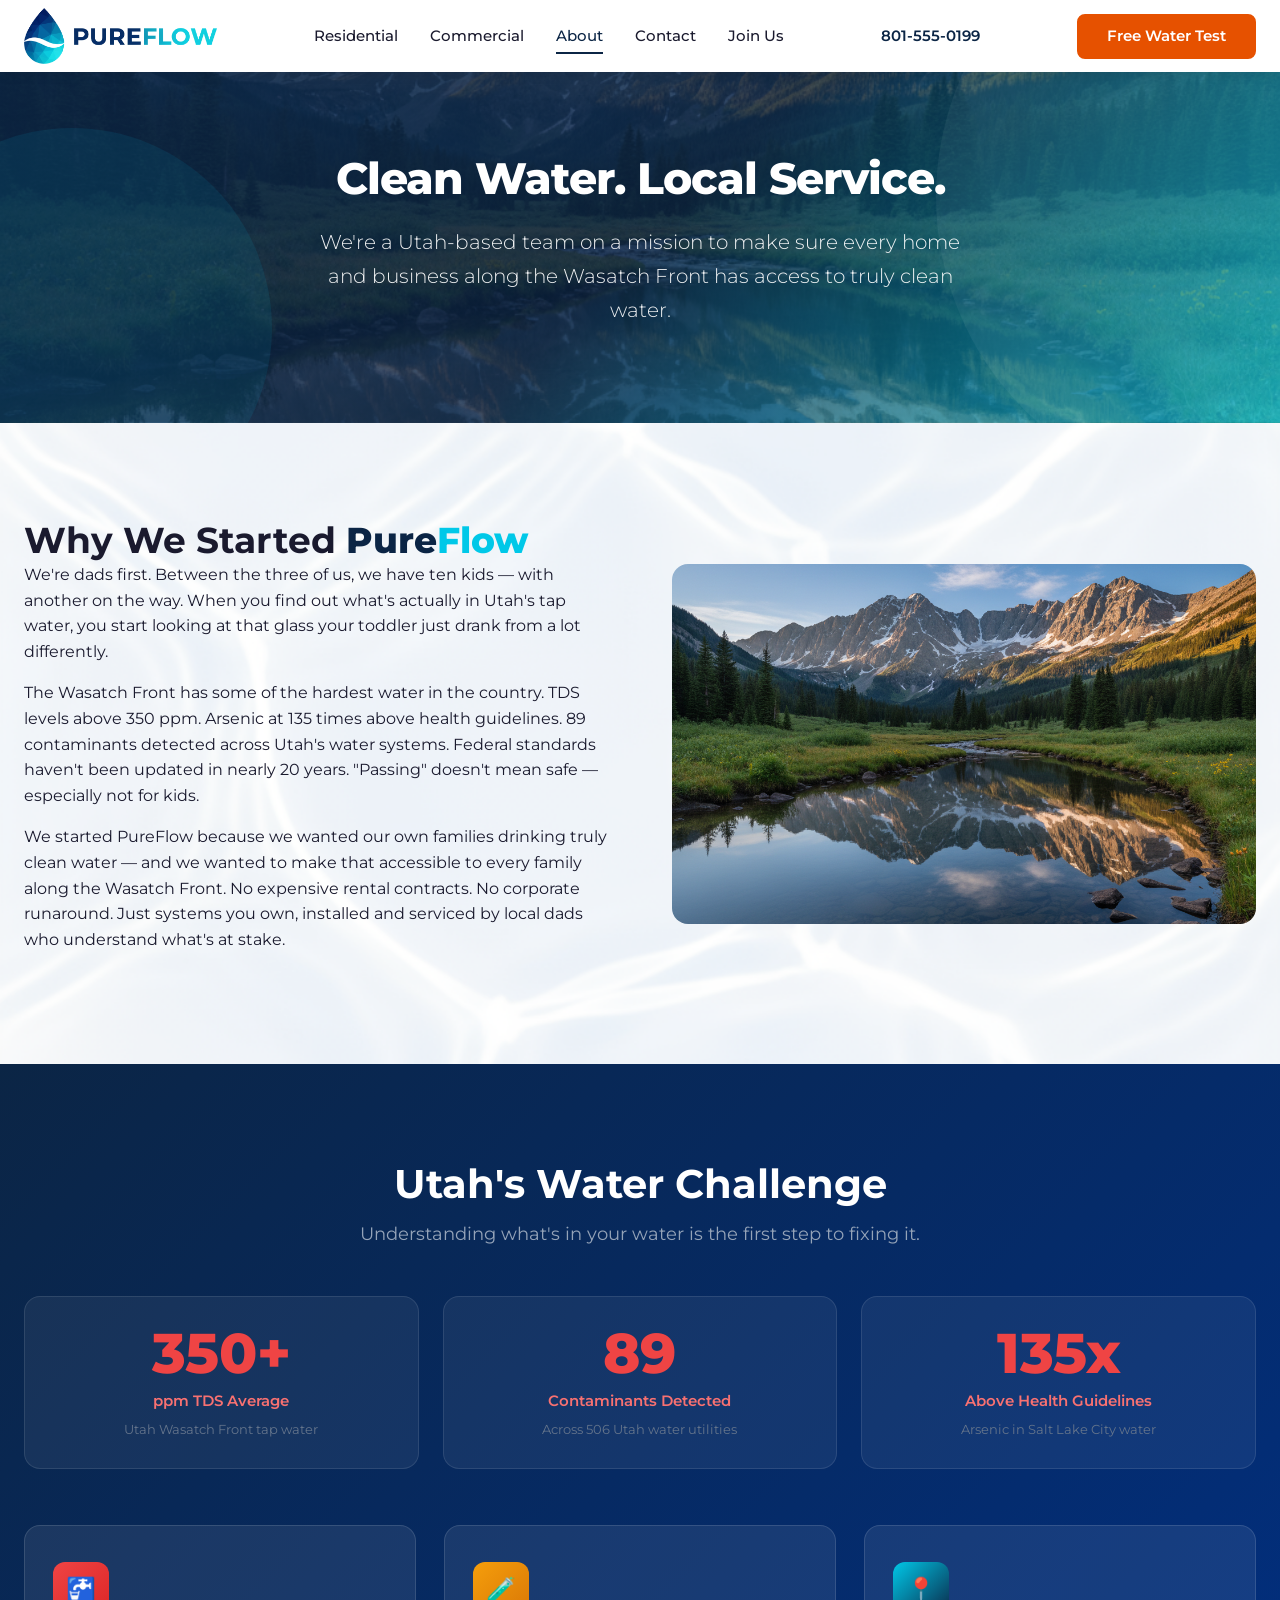
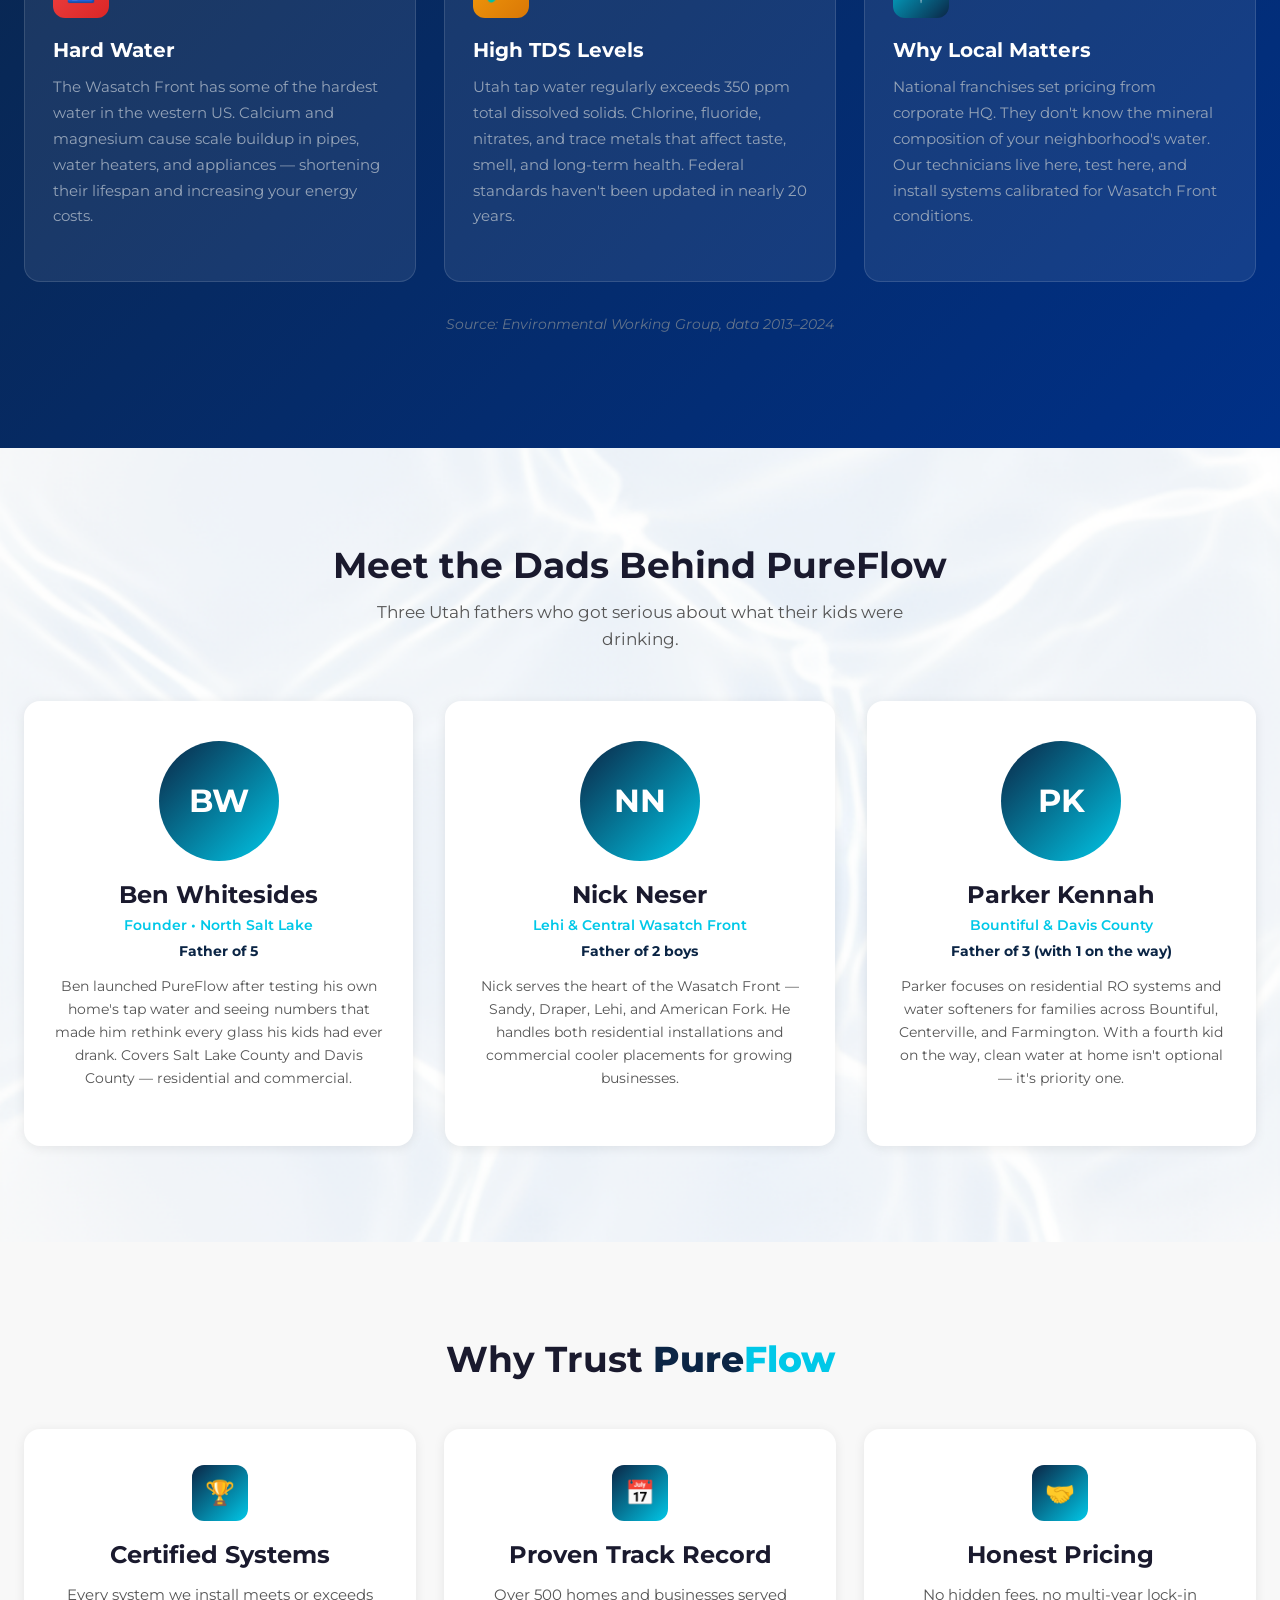
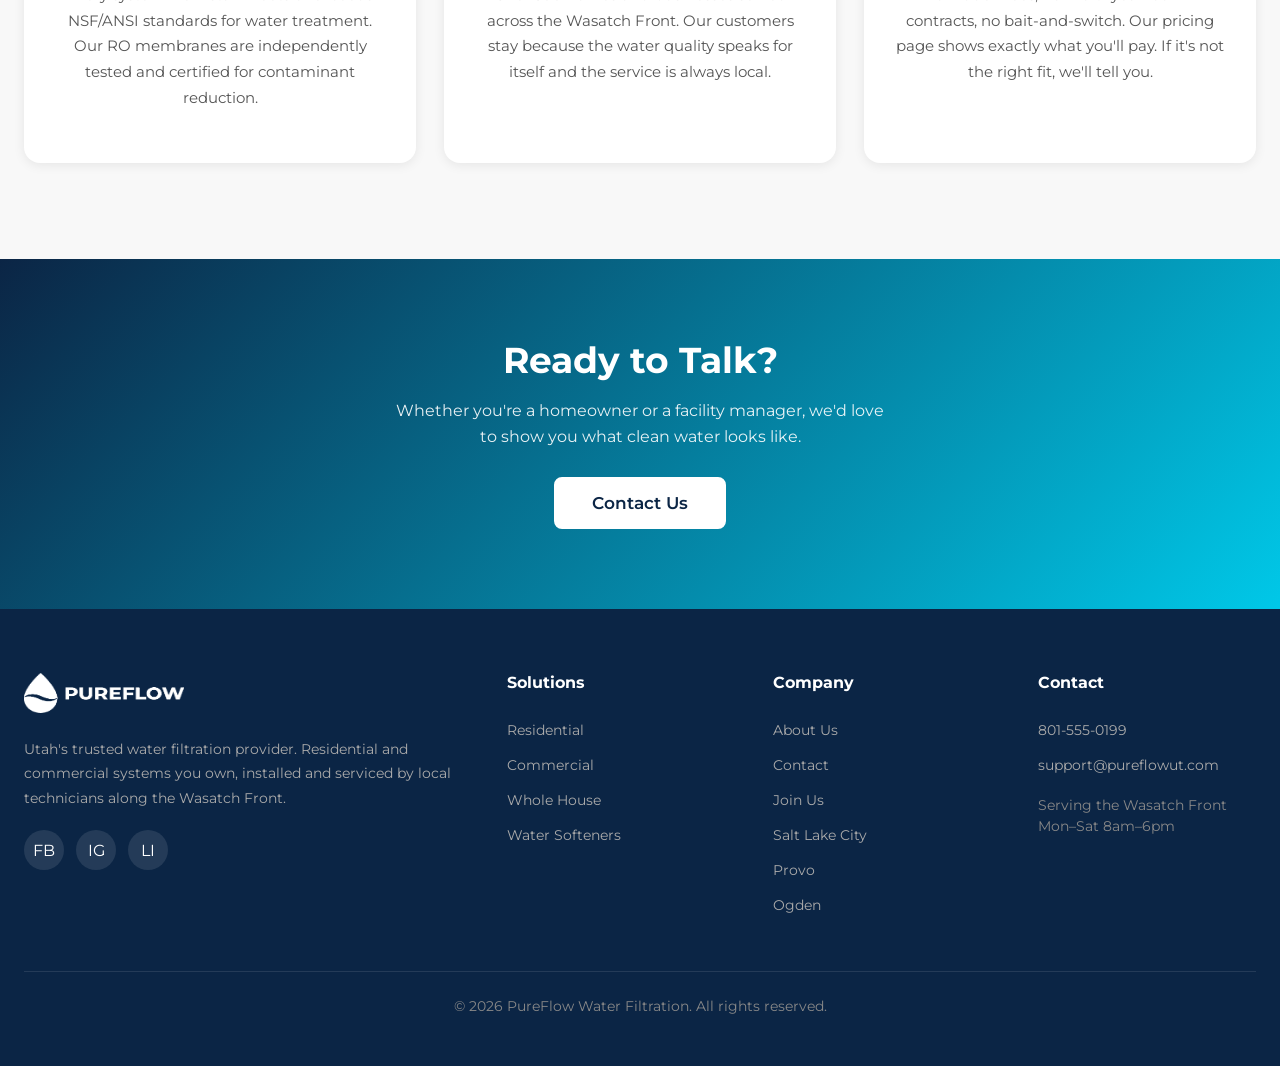
==== about.html @ 70fb1e25 "PureFlow website — initial build Full static site for PureFlow Utah water filtration business. Resid" ====
<!DOCTYPE html>
<html lang="en">
<head>
  <meta charset="UTF-8">
  <meta name="viewport" content="width=device-width, initial-scale=1.0">
  <title>About PureFlow | Utah's Local Water Filtration Team</title>
  <meta name="description" content="PureFlow is a Utah-based water filtration company serving the Wasatch Front. Local technicians, honest pricing, and systems you own. Meet our team.">
  <meta property="og:title" content="About PureFlow | Utah's Local Water Filtration Team">
  <meta property="og:description" content="Meet the PureFlow team. Local Utah water filtration experts serving Salt Lake, Utah, and Weber counties.">
  <meta property="og:type" content="website">
  <meta property="og:url" content="https://pureflowut.com/about.html">
  <link rel="canonical" href="https://pureflowut.com/about.html">
  <link rel="preconnect" href="https://fonts.googleapis.com">
  <link rel="preconnect" href="https://fonts.gstatic.com" crossorigin>
  <link href="https://fonts.googleapis.com/css2?family=Montserrat:wght@300;400;500;600;700;800&display=swap" rel="stylesheet">
  <link rel="stylesheet" href="css/style.css">
</head>
<body class="page-about">

  <!-- HEADER -->
  <header class="site-header">
    <div class="header-inner">
      <a href="index.html" class="logo"><img src="images/logo-header.png" alt="PureFlow"></a>
      <nav class="nav-links">
        <a href="residential.html">Residential</a>
        <a href="commercial.html">Commercial</a>
        <a href="about.html" class="active">About</a>
        <a href="contact.html">Contact</a>
        <a href="join.html">Join Us</a>
      </nav>
      <a href="tel:+18015550199" class="header-phone">801-555-0199</a>
      <a href="contact.html" class="btn btn-cta">Free Water Test</a>
      <button class="hamburger" aria-label="Open menu">
        <span></span>
        <span></span>
        <span></span>
      </button>
    </div>
  </header>

  <div class="mobile-overlay"></div>
  <nav class="mobile-drawer">
    <a href="index.html">Home</a>
    <a href="residential.html">Residential</a>
    <a href="commercial.html">Commercial</a>
    <a href="about.html">About</a>
    <a href="contact.html">Contact</a>
        <a href="join.html">Join Us</a>
    <a href="tel:+18015550199" class="drawer-phone">801-555-0199</a>
    <a href="contact.html" class="btn btn-cta drawer-cta">Free Water Test</a>
  </nav>

  <main>

    <!-- HERO -->
    <section class="hero hero-sm">
      <div class="container">
        <h1>Clean Water. Local Service.</h1>
        <p class="subtitle">We're a Utah-based team on a mission to make sure every home and business along the Wasatch Front has access to truly clean water.</p>
      </div>
    </section>

    <!-- MISSION -->
    <section>
      <div class="container">
        <div class="grid-2 fade-in" style="align-items:center; gap:64px;">
          <div>
            <h2>Why We Started <span class="brand-text">Pure<span>Flow</span></span></h2>
            <p>We're dads first. Between the three of us, we have ten kids &mdash; with another on the way. When you find out what's actually in Utah's tap water, you start looking at that glass your toddler just drank from a lot differently.</p>
            <p>The Wasatch Front has some of the hardest water in the country. TDS levels above 350 ppm. Arsenic at 135 times above health guidelines. 89 contaminants detected across Utah's water systems. Federal standards haven't been updated in nearly 20 years. "Passing" doesn't mean safe &mdash; especially not for kids.</p>
            <p>We started PureFlow because we wanted our own families drinking truly clean water &mdash; and we wanted to make that accessible to every family along the Wasatch Front. No expensive rental contracts. No corporate runaround. Just systems you own, installed and serviced by local dads who understand what's at stake.</p>
          </div>
          <div>
            <img src="images/hero-about.png" alt="Utah's Wasatch Front mountains" style="border-radius:16px; width:100%; height:360px; object-fit:cover;">
          </div>
        </div>
      </div>
    </section>

    <!-- UTAH WATER QUALITY -->
    <section style="background: linear-gradient(135deg, #0B2545 0%, #003087 100%); color: #fff;">
      <div class="container">
        <div class="section-header" style="margin-bottom: 3rem;">
          <h2 style="color: #fff; font-size: 2.5rem;">Utah's Water Challenge</h2>
          <p style="color: #94a3b8; font-size: 1.1rem;">Understanding what's in your water is the first step to fixing it.</p>
        </div>

        <!-- Stat highlights -->
        <div style="display: grid; grid-template-columns: repeat(3, 1fr); gap: 24px; margin-bottom: 3.5rem;" class="fade-in">
          <div style="text-align: center; padding: 28px 20px; background: rgba(255,255,255,0.06); border: 1px solid rgba(255,255,255,0.1); border-radius: 16px;">
            <div style="font-size: 3.5rem; font-weight: 800; color: #ef4444; line-height: 1;">350+</div>
            <div style="font-size: 0.95rem; color: #f87171; font-weight: 600; margin-top: 8px;">ppm TDS Average</div>
            <div style="font-size: 0.8rem; color: #64748b; margin-top: 6px;">Utah Wasatch Front tap water</div>
          </div>
          <div style="text-align: center; padding: 28px 20px; background: rgba(255,255,255,0.06); border: 1px solid rgba(255,255,255,0.1); border-radius: 16px;">
            <div style="font-size: 3.5rem; font-weight: 800; color: #ef4444; line-height: 1;">89</div>
            <div style="font-size: 0.95rem; color: #f87171; font-weight: 600; margin-top: 8px;">Contaminants Detected</div>
            <div style="font-size: 0.8rem; color: #64748b; margin-top: 6px;">Across 506 Utah water utilities</div>
          </div>
          <div style="text-align: center; padding: 28px 20px; background: rgba(255,255,255,0.06); border: 1px solid rgba(255,255,255,0.1); border-radius: 16px;">
            <div style="font-size: 3.5rem; font-weight: 800; color: #ef4444; line-height: 1;">135x</div>
            <div style="font-size: 0.95rem; color: #f87171; font-weight: 600; margin-top: 8px;">Above Health Guidelines</div>
            <div style="font-size: 0.8rem; color: #64748b; margin-top: 6px;">Arsenic in Salt Lake City water</div>
          </div>
        </div>

        <!-- Detail cards -->
        <div style="display: grid; grid-template-columns: repeat(3, 1fr); gap: 28px;" class="fade-in">
          <div style="background: rgba(255,255,255,0.08); border: 1px solid rgba(255,255,255,0.12); border-radius: 16px; padding: 36px 28px;">
            <div style="width: 56px; height: 56px; border-radius: 12px; background: linear-gradient(135deg, #ef4444, #dc2626); display: flex; align-items: center; justify-content: center; margin-bottom: 20px; font-size: 1.5rem;">&#x1f6b0;</div>
            <h3 style="color: #fff; font-size: 1.25rem; margin-bottom: 12px;">Hard Water</h3>
            <p style="color: #94a3b8; font-size: 0.95rem; line-height: 1.7;">The Wasatch Front has some of the hardest water in the western US. Calcium and magnesium cause scale buildup in pipes, water heaters, and appliances &mdash; shortening their lifespan and increasing your energy costs.</p>
          </div>
          <div style="background: rgba(255,255,255,0.08); border: 1px solid rgba(255,255,255,0.12); border-radius: 16px; padding: 36px 28px;">
            <div style="width: 56px; height: 56px; border-radius: 12px; background: linear-gradient(135deg, #f59e0b, #d97706); display: flex; align-items: center; justify-content: center; margin-bottom: 20px; font-size: 1.5rem;">&#x1f9ea;</div>
            <h3 style="color: #fff; font-size: 1.25rem; margin-bottom: 12px;">High TDS Levels</h3>
            <p style="color: #94a3b8; font-size: 0.95rem; line-height: 1.7;">Utah tap water regularly exceeds 350 ppm total dissolved solids. Chlorine, fluoride, nitrates, and trace metals that affect taste, smell, and long-term health. Federal standards haven't been updated in nearly 20 years.</p>
          </div>
          <div style="background: rgba(255,255,255,0.08); border: 1px solid rgba(255,255,255,0.12); border-radius: 16px; padding: 36px 28px;">
            <div style="width: 56px; height: 56px; border-radius: 12px; background: linear-gradient(135deg, #00C8E8, #0B2545); display: flex; align-items: center; justify-content: center; margin-bottom: 20px; font-size: 1.5rem;">&#x1f4cd;</div>
            <h3 style="color: #fff; font-size: 1.25rem; margin-bottom: 12px;">Why Local Matters</h3>
            <p style="color: #94a3b8; font-size: 0.95rem; line-height: 1.7;">National franchises set pricing from corporate HQ. They don't know the mineral composition of your neighborhood's water. Our technicians live here, test here, and install systems calibrated for Wasatch Front conditions.</p>
          </div>
        </div>

        <p style="text-align: center; color: #64748b; font-size: 0.85rem; margin-top: 2rem;"><em>Source: Environmental Working Group, data 2013&ndash;2024</em></p>
      </div>
    </section>

    <!-- TEAM -->
    <section>
      <div class="container">
        <div class="section-header">
          <h2>Meet the Dads Behind PureFlow</h2>
          <p>Three Utah fathers who got serious about what their kids were drinking.</p>
        </div>
        <div class="team-grid fade-in">

          <div class="team-card">
            <img src="images/team/ben-whitesides.jpg" alt="Ben Whitesides" class="team-photo" onerror="this.style.display='none';this.nextElementSibling.style.display='flex';">
            <div class="team-avatar" style="display:none;">BW</div>
            <h3>Ben Whitesides</h3>
            <p class="team-role">Founder &bull; North Salt Lake</p>
            <p class="team-family">Father of 5</p>
            <p>Ben launched PureFlow after testing his own home's tap water and seeing numbers that made him rethink every glass his kids had ever drank. Covers Salt Lake County and Davis County &mdash; residential and commercial.</p>
          </div>

          <div class="team-card">
            <img src="images/team/nick-neser.jpg" alt="Nick Neser" class="team-photo" onerror="this.style.display='none';this.nextElementSibling.style.display='flex';">
            <div class="team-avatar" style="display:none;">NN</div>
            <h3>Nick Neser</h3>
            <p class="team-role">Lehi &amp; Central Wasatch Front</p>
            <p class="team-family">Father of 2 boys</p>
            <p>Nick serves the heart of the Wasatch Front &mdash; Sandy, Draper, Lehi, and American Fork. He handles both residential installations and commercial cooler placements for growing businesses.</p>
          </div>

          <div class="team-card">
            <img src="images/team/parker-kennah.jpg" alt="Parker Kennah" class="team-photo" onerror="this.style.display='none';this.nextElementSibling.style.display='flex';">
            <div class="team-avatar" style="display:none;">PK</div>
            <h3>Parker Kennah</h3>
            <p class="team-role">Bountiful &amp; Davis County</p>
            <p class="team-family">Father of 3 (with 1 on the way)</p>
            <p>Parker focuses on residential RO systems and water softeners for families across Bountiful, Centerville, and Farmington. With a fourth kid on the way, clean water at home isn't optional &mdash; it's priority one.</p>
          </div>

        </div>
      </div>
    </section>

    <!-- TRUST -->
    <section style="background:#F8F8F8;">
      <div class="container">
        <div class="section-header">
          <h2>Why Trust <span class="brand-text">Pure<span>Flow</span></span></h2>
        </div>
        <div class="grid-3 fade-in">
          <div class="card" style="text-align:center;">
            <div class="card-icon" style="margin:0 auto 20px;">&#x1f3c6;</div>
            <h3>Certified Systems</h3>
            <p>Every system we install meets or exceeds NSF/ANSI standards for water treatment. Our RO membranes are independently tested and certified for contaminant reduction.</p>
          </div>
          <div class="card" style="text-align:center;">
            <div class="card-icon" style="margin:0 auto 20px;">&#x1f4c5;</div>
            <h3>Proven Track Record</h3>
            <p>Over 500 homes and businesses served across the Wasatch Front. Our customers stay because the water quality speaks for itself and the service is always local.</p>
          </div>
          <div class="card" style="text-align:center;">
            <div class="card-icon" style="margin:0 auto 20px;">&#x1f91d;</div>
            <h3>Honest Pricing</h3>
            <p>No hidden fees, no multi-year lock-in contracts, no bait-and-switch. Our pricing page shows exactly what you'll pay. If it's not the right fit, we'll tell you.</p>
          </div>
        </div>
      </div>
    </section>

    <!-- CTA -->
    <section class="cta-section">
      <div class="container fade-in">
        <h2>Ready to Talk?</h2>
        <p>Whether you're a homeowner or a facility manager, we'd love to show you what clean water looks like.</p>
        <a href="contact.html" class="btn btn-white btn-lg">Contact Us</a>
      </div>
    </section>

  </main>

  <!-- FOOTER -->
  <footer class="site-footer">
    <div class="container">
      <div class="footer-grid">
        <div class="footer-brand">
          <a href="index.html" class="logo"><img src="images/logo-footer.png" alt="PureFlow"></a>
          <p>Utah's trusted water filtration provider. Residential and commercial systems you own, installed and serviced by local technicians along the Wasatch Front.</p>
          <div class="footer-social">
            <a href="#" aria-label="Facebook">FB</a>
            <a href="#" aria-label="Instagram">IG</a>
            <a href="#" aria-label="LinkedIn">LI</a>
          </div>
        </div>
        <div class="footer-col">
          <h4>Solutions</h4>
          <a href="residential.html">Residential</a>
          <a href="commercial.html">Commercial</a>
          <a href="residential.html#whole-house">Whole House</a>
          <a href="residential.html#softener">Water Softeners</a>
        </div>
        <div class="footer-col">
          <h4>Company</h4>
          <a href="about.html">About Us</a>
          <a href="contact.html">Contact</a>
        <a href="join.html">Join Us</a>
          <a href="salt-lake-city.html">Salt Lake City</a>
          <a href="provo.html">Provo</a>
          <a href="ogden.html">Ogden</a>
        </div>
        <div class="footer-col">
          <h4>Contact</h4>
          <a href="tel:+18015550199">801-555-0199</a>
          <a href="mailto:support@pureflowut.com">support@pureflowut.com</a>
          <p style="margin-top:12px; font-size:0.85rem; color:#888;">Serving the Wasatch Front<br>Mon&ndash;Sat 8am&ndash;6pm</p>
        </div>
      </div>
      <div class="footer-bottom">
        <p>&copy; 2026 PureFlow Water Filtration. All rights reserved.</p>
      </div>
    </div>
  </footer>

  <script src="js/main.js"></script>
</body>
</html>
---- css/style.css ----
/* ============================================
   PureFlow Design System
   Colors: #0B2545 (primary), #00C8E8 (accent), #F8F8F8 (light), #FFFFFF (white)
   Font: Montserrat 300-800
   ============================================ */

/* Water texture backgrounds for white sections — global */
section {
  background-image: url('../images/water-bg-1.png');
  background-size: cover;
  background-position: center;
  background-repeat: no-repeat;
}
/* Override: dark sections and sections with explicit bg keep their own */
section[style*="background: #0a1628"],
section[style*="background: #0B2545"],
section[style*="background: linear-gradient"],
.hero,
.hero-sm,
.join-hero,
.email-capture,
.apply-section,
.site-footer {
  background-image: none;
}
/* Keep f8f8f8 sections with texture too but tinted */
section[style*="background: #f8f8f8"] {
  background-image: url('../images/water-bg-1.png');
  background-size: cover;
  background-position: center;
}
.wave-divider {
  width: 100%;
  height: auto;
  display: block;
  margin: -2px 0;
}

/* Subtle gradient accents for depth */
.section-glow {
  position: relative;
}
.section-glow::before {
  content: '';
  position: absolute;
  top: 0;
  left: 50%;
  transform: translateX(-50%);
  width: 60%;
  height: 1px;
  background: linear-gradient(90deg, transparent, #00C8E8, transparent);
}

/* Branded PureFlow text — matches logo colors */
.brand-text { color: #0B2545; font-weight: 800; }
.brand-text span, .brand-text .flow { color: #00C8E8; }

/* Reset & Base */
*, *::before, *::after {
  box-sizing: border-box;
  margin: 0;
  padding: 0;
}

html {
  scroll-behavior: smooth;
  -webkit-text-size-adjust: 100%;
}

body {
  font-family: 'Montserrat', sans-serif;
  font-weight: 400;
  line-height: 1.6;
  color: #1a1a2e;
  background: #fff;
  overflow-x: hidden;
}

img {
  max-width: 100%;
  height: auto;
  display: block;
}

a {
  text-decoration: none;
  color: inherit;
  transition: color 0.2s ease;
}

ul, ol {
  list-style: none;
}

h1, h2, h3, h4, h5, h6 {
  font-weight: 700;
  line-height: 1.2;
}

h1 { font-size: 3rem; }
h2 { font-size: 2.25rem; }
h3 { font-size: 1.5rem; }
h4 { font-size: 1.25rem; }

p {
  margin-bottom: 1rem;
}

/* Layout */
.container {
  max-width: 1280px;
  margin: 0 auto;
  padding: 0 24px;
}

section {
  padding: 96px 0;
}

/* ============================================
   HEADER / NAV
   ============================================ */
.site-header {
  position: sticky;
  top: 0;
  z-index: 1000;
  background: #fff;
  box-shadow: 0 2px 12px rgba(0, 0, 0, 0.08);
}

.header-inner {
  display: flex;
  align-items: center;
  justify-content: space-between;
  height: 72px;
  max-width: 1280px;
  margin: 0 auto;
  padding: 0 24px;
}

.logo {
  text-decoration: none;
  display: inline-flex;
  align-items: center;
}

.logo img {
  height: 56px;
  width: auto;
  display: block;
  min-width: 160px;
}

.nav-links {
  display: flex;
  align-items: center;
  gap: 32px;
}

.nav-links a {
  font-size: 0.95rem;
  font-weight: 500;
  color: #1a1a2e;
  position: relative;
  padding: 4px 0;
}

.nav-links a:hover,
.nav-links a.active {
  color: #0B2545;
}

.nav-links a::after {
  content: '';
  position: absolute;
  bottom: -2px;
  left: 0;
  width: 0;
  height: 2px;
  background: #0B2545;
  transition: width 0.3s ease;
}

.nav-links a:hover::after,
.nav-links a.active::after {
  width: 100%;
}

.header-phone {
  font-weight: 600;
  color: #0B2545;
  font-size: 0.95rem;
  white-space: nowrap;
}

.header-phone:hover {
  color: #00C8E8;
}

/* Buttons */
.btn {
  display: inline-flex;
  align-items: center;
  justify-content: center;
  height: 45px;
  padding: 0 28px;
  border-radius: 8px;
  font-family: 'Montserrat', sans-serif;
  font-weight: 600;
  font-size: 0.95rem;
  cursor: pointer;
  transition: all 0.2s ease;
  border: 2px solid transparent;
  white-space: nowrap;
}

.btn-primary {
  background: #0B2545;
  color: #fff;
  border-color: #0B2545;
}

.btn-primary:hover {
  background: #132d4f;
  border-color: #132d4f;
  transform: translateY(-1px);
  box-shadow: 0 4px 12px rgba(11, 37, 69, 0.3);
}

.btn-cta {
  background: #e65100;
  color: #fff;
  border-color: #e65100;
}

.btn-cta:hover {
  background: #bf4400;
  border-color: #bf4400;
  transform: translateY(-1px);
  box-shadow: 0 4px 12px rgba(230, 81, 0, 0.3);
}

.btn-secondary {
  background: transparent;
  color: #0B2545;
  border-color: #0B2545;
}

.btn-secondary:hover {
  background: #0B2545;
  color: #fff;
  transform: translateY(-1px);
}

.btn-white {
  background: #fff;
  color: #0B2545;
  border-color: #fff;
}

.btn-white:hover {
  background: #f0f0f0;
  transform: translateY(-1px);
}

.btn-lg {
  height: 52px;
  padding: 0 36px;
  font-size: 1.05rem;
}

/* Hamburger */
.hamburger {
  display: none;
  flex-direction: column;
  justify-content: center;
  gap: 5px;
  width: 28px;
  height: 28px;
  cursor: pointer;
  background: none;
  border: none;
  padding: 0;
  z-index: 1001;
}

.hamburger span {
  display: block;
  width: 28px;
  height: 3px;
  background: #1a1a2e;
  border-radius: 2px;
  transition: all 0.3s ease;
}

.hamburger.active span:nth-child(1) {
  transform: rotate(45deg) translate(5px, 6px);
}

.hamburger.active span:nth-child(2) {
  opacity: 0;
}

.hamburger.active span:nth-child(3) {
  transform: rotate(-45deg) translate(5px, -6px);
}

/* Mobile Drawer */
.mobile-drawer {
  display: none;
  position: fixed;
  top: 0;
  right: -100%;
  width: 300px;
  height: 100vh;
  background: #fff;
  z-index: 999;
  padding: 96px 32px 32px;
  box-shadow: -4px 0 24px rgba(0, 0, 0, 0.15);
  transition: right 0.3s ease;
}

.mobile-drawer.open {
  right: 0;
}

.mobile-drawer a {
  display: block;
  padding: 16px 0;
  font-size: 1.1rem;
  font-weight: 500;
  color: #1a1a2e;
  border-bottom: 1px solid #eee;
}

.mobile-drawer a:hover {
  color: #0B2545;
}

.mobile-drawer .drawer-phone {
  display: block;
  margin-top: 24px;
  font-size: 1.2rem;
  font-weight: 700;
  color: #0B2545;
  text-align: center;
}

.mobile-drawer .drawer-cta {
  display: block;
  margin-top: 16px;
  text-align: center;
}

.mobile-overlay {
  display: none;
  position: fixed;
  top: 0;
  left: 0;
  width: 100%;
  height: 100%;
  background: rgba(0, 0, 0, 0.4);
  z-index: 998;
  opacity: 0;
  transition: opacity 0.3s ease;
}

.mobile-overlay.open {
  opacity: 1;
}

/* ============================================
   HERO SECTIONS
   ============================================ */
.hero {
  background: linear-gradient(135deg, rgba(11,37,69,0.88) 0%, rgba(11,37,69,0.75) 50%, rgba(0,200,232,0.7) 100%), url('../images/hero-home.png') center/cover no-repeat;
  color: #fff;
  padding: 120px 0 100px;
  text-align: center;
  position: relative;
  overflow: hidden;
}

.hero::before {
  content: '';
  position: absolute;
  top: -50%;
  right: -20%;
  width: 600px;
  height: 600px;
  border-radius: 50%;
  background: rgba(255, 255, 255, 0.05);
}

.hero::after {
  content: '';
  position: absolute;
  bottom: -30%;
  left: -10%;
  width: 400px;
  height: 400px;
  border-radius: 50%;
  background: rgba(0, 180, 216, 0.1);
}

.hero .container {
  position: relative;
  z-index: 1;
}

.hero h1 {
  font-size: 3.5rem;
  font-weight: 800;
  margin-bottom: 20px;
  letter-spacing: -1px;
}

.hero .subtitle {
  font-size: 1.25rem;
  font-weight: 300;
  max-width: 640px;
  margin: 0 auto 36px;
  opacity: 0.92;
  line-height: 1.7;
}

.hero-actions {
  display: flex;
  gap: 16px;
  justify-content: center;
  flex-wrap: wrap;
}

.hero-sm {
  padding: 80px 0 60px;
}

.page-residential .hero { background-image: linear-gradient(135deg, rgba(11,37,69,0.88), rgba(11,37,69,0.75), rgba(0,200,232,0.7)), url('../images/hero-residential.png'); background-size: cover; background-position: center; }
.page-commercial .hero { background-image: linear-gradient(135deg, rgba(11,37,69,0.88), rgba(11,37,69,0.75), rgba(0,200,232,0.7)), url('../images/hero-commercial.png'); background-size: cover; background-position: center; }
.page-about .hero { background-image: linear-gradient(135deg, rgba(11,37,69,0.88), rgba(11,37,69,0.75), rgba(0,200,232,0.7)), url('../images/hero-about.png'); background-size: cover; background-position: center; }
.page-contact .hero { background-image: linear-gradient(135deg, rgba(11,37,69,0.88), rgba(11,37,69,0.75), rgba(0,200,232,0.7)), url('../images/hero-about.png'); background-size: cover; background-position: center; }
.page-city .hero { background-image: linear-gradient(135deg, rgba(11,37,69,0.88), rgba(11,37,69,0.75), rgba(0,200,232,0.7)), url('../images/hero-about.png'); background-size: cover; background-position: center; }

.hero-sm h1 {
  font-size: 2.75rem;
}

/* ============================================
   CARDS
   ============================================ */
.card {
  background: #fff;
  border-radius: 16px;
  padding: 36px 28px;
  box-shadow: 0 2px 12px rgba(0, 0, 0, 0.08);
  transition: transform 0.2s ease, box-shadow 0.2s ease;
}

.card:hover {
  transform: scale(1.01);
  box-shadow: 0 4px 24px rgba(0, 0, 0, 0.12);
}

.card-icon {
  width: 56px;
  height: 56px;
  border-radius: 12px;
  background: linear-gradient(135deg, #0B2545, #00C8E8);
  display: flex;
  align-items: center;
  justify-content: center;
  margin-bottom: 20px;
  font-size: 1.5rem;
  color: #fff;
}

.card h3 {
  margin-bottom: 12px;
  color: #1a1a2e;
}

.card p {
  color: #555;
  font-size: 0.95rem;
  line-height: 1.7;
}

/* Card Grids */
.grid-2 {
  display: grid;
  grid-template-columns: repeat(2, 1fr);
  gap: 28px;
}

.grid-3 {
  display: grid;
  grid-template-columns: repeat(3, 1fr);
  gap: 28px;
}

.grid-4 {
  display: grid;
  grid-template-columns: repeat(4, 1fr);
  gap: 28px;
}

/* ============================================
   VALUE PROPS
   ============================================ */
.value-props {
  background: #F8F8F8 url('../images/water-bg-1.png') center/cover no-repeat;
}

.value-props .card {
  text-align: center;
}

/* ============================================
   PRODUCT CARDS
   ============================================ */
.product-card {
  background: #fff;
  border-radius: 16px;
  overflow: hidden;
  box-shadow: 0 2px 12px rgba(0, 0, 0, 0.08);
  transition: transform 0.2s ease, box-shadow 0.2s ease;
  display: flex;
  flex-direction: column;
}

.product-card:hover {
  transform: scale(1.01);
  box-shadow: 0 4px 24px rgba(0, 0, 0, 0.12);
}

/* Product image area — tall, blue gradient like purewaterpa.com */
.product-img {
  height: 320px;
  background: linear-gradient(180deg, #d6eef8 0%, #e8f4fc 60%, #ffffff 100%);
  display: flex;
  align-items: center;
  justify-content: center;
  color: #0B2545;
  font-weight: 600;
  font-size: 0.95rem;
  position: relative;
}

/* Product category groups */
.product-category-group {
  margin-bottom: 64px;
}

.product-category-group:last-child {
  margin-bottom: 0;
}

.product-category-header {
  margin-bottom: 32px;
  padding-bottom: 16px;
  border-bottom: 2px solid #e5e7eb;
}

.product-category-header h3 {
  font-size: 1.5rem;
  font-weight: 700;
  color: #0B2545;
}

.product-category-header p {
  color: #555;
  font-size: 0.95rem;
  margin-top: 4px;
}

/* Testimonial quote block */
.testimonial-quote {
  text-align: center;
  padding: 64px 40px;
  max-width: 900px;
  margin: 0 auto;
}

.testimonial-quote blockquote {
  font-size: 1.6rem;
  font-weight: 500;
  font-style: italic;
  line-height: 1.5;
  color: #0B2545;
  margin-bottom: 24px;
}

.testimonial-quote .testimonial-author {
  font-size: 1.05rem;
  color: #00C8E8;
  font-weight: 600;
}

.testimonial-quote .testimonial-author span {
  color: #555;
  font-weight: 400;
}

/* Who We Serve section */
.who-we-serve {
  background: #F8F8F8;
}

.serve-card {
  background: #fff;
  border-radius: 16px;
  padding: 36px 28px;
  text-align: center;
  box-shadow: 0 2px 12px rgba(0,0,0,0.06);
  transition: transform 0.2s ease, box-shadow 0.2s ease;
}

.serve-card:hover {
  transform: translateY(-4px);
  box-shadow: 0 8px 32px rgba(11,37,69,0.12);
}

.serve-icon {
  width: 64px;
  height: 64px;
  border-radius: 16px;
  background: linear-gradient(135deg, #0B2545, #134074);
  display: flex;
  align-items: center;
  justify-content: center;
  margin: 0 auto 20px;
  font-size: 1.6rem;
}

.serve-card h3 {
  font-size: 1.15rem;
  margin-bottom: 8px;
  color: #0B2545;
}

.serve-card p {
  font-size: 0.9rem;
  color: #555;
  line-height: 1.6;
}

.product-badge {
  position: absolute;
  top: 12px;
  right: 12px;
  background: #e65100;
  color: #fff;
  font-size: 0.75rem;
  font-weight: 700;
  padding: 4px 12px;
  border-radius: 20px;
  text-transform: uppercase;
  letter-spacing: 0.5px;
}

.product-badge.best-seller {
  background: #0B2545;
}

.product-badge.premium {
  background: #00C8E8;
}

.product-badge.popular {
  background: #0B2545;
}

.product-body {
  padding: 24px;
  flex: 1;
  display: flex;
  flex-direction: column;
}

.product-body h3 {
  margin-bottom: 8px;
}

.product-body .product-model {
  font-size: 0.85rem;
  color: #888;
  margin-bottom: 12px;
}

.product-body p {
  color: #555;
  font-size: 0.9rem;
  flex: 1;
}

.product-price {
  font-size: 1.5rem;
  font-weight: 800;
  color: #0B2545;
  margin-top: 16px;
}

.product-price span {
  font-size: 0.85rem;
  font-weight: 400;
  color: #888;
}

.product-specs {
  display: flex;
  gap: 12px;
  flex-wrap: wrap;
  margin-top: 12px;
}

.spec-tag {
  background: #F8F8F8;
  padding: 4px 12px;
  border-radius: 20px;
  font-size: 0.8rem;
  font-weight: 500;
  color: #555;
}

.product-body .btn {
  margin-top: 20px;
  width: 100%;
}

/* ============================================
   PRICING
   ============================================ */
.pricing {
  background: #F8F8F8;
}

.pricing-grid {
  display: grid;
  grid-template-columns: repeat(3, 1fr);
  gap: 28px;
  align-items: stretch;
}

.pricing-card {
  background: #fff;
  border-radius: 16px;
  padding: 40px 32px;
  text-align: center;
  box-shadow: 0 2px 12px rgba(0, 0, 0, 0.08);
  transition: transform 0.2s ease, box-shadow 0.2s ease;
  position: relative;
  display: flex;
  flex-direction: column;
}

.pricing-card:hover {
  transform: scale(1.01);
  box-shadow: 0 4px 24px rgba(0, 0, 0, 0.12);
}

.pricing-card.featured {
  border: 3px solid #0B2545;
  transform: scale(1.03);
}

.pricing-card.featured:hover {
  transform: scale(1.04);
}

.pricing-label {
  position: absolute;
  top: -14px;
  left: 50%;
  transform: translateX(-50%);
  background: #0B2545;
  color: #fff;
  font-size: 0.8rem;
  font-weight: 700;
  padding: 4px 20px;
  border-radius: 20px;
  text-transform: uppercase;
  letter-spacing: 0.5px;
}

.pricing-card .tier-name {
  font-size: 0.9rem;
  font-weight: 600;
  text-transform: uppercase;
  letter-spacing: 1px;
  color: #888;
  margin-bottom: 8px;
}

.pricing-card h3 {
  font-size: 1.5rem;
  margin-bottom: 16px;
}

.pricing-card .price {
  font-size: 2.5rem;
  font-weight: 800;
  color: #0B2545;
}

.pricing-card .price span {
  font-size: 1rem;
  font-weight: 400;
  color: #888;
}

.pricing-card ul {
  text-align: left;
  margin: 24px 0;
  flex: 1;
}

.pricing-card li {
  padding: 8px 0;
  font-size: 0.9rem;
  color: #555;
  padding-left: 28px;
  position: relative;
}

.pricing-card li::before {
  content: '\2713';
  position: absolute;
  left: 0;
  color: #00C8E8;
  font-weight: 700;
}

.pricing-card .btn {
  width: 100%;
  margin-top: auto;
}

/* ============================================
   TRUST STATS
   ============================================ */
.trust-stats {
  background: linear-gradient(135deg, #0B2545, #00C8E8);
  color: #fff;
  padding: 64px 0;
}

.stats-grid {
  display: grid;
  grid-template-columns: repeat(3, 1fr);
  gap: 28px;
  text-align: center;
}

.stat-item .stat-number {
  font-size: 3rem;
  font-weight: 800;
  display: block;
  margin-bottom: 8px;
}

.stat-item .stat-label {
  font-size: 1rem;
  font-weight: 300;
  opacity: 0.9;
}

/* ============================================
   TESTIMONIALS
   ============================================ */
.testimonials .card {
  text-align: center;
  padding: 40px 28px;
}

.testimonial-text {
  font-size: 1.05rem;
  font-style: italic;
  color: #333;
  margin-bottom: 20px;
  line-height: 1.8;
}

.testimonial-author {
  font-weight: 600;
  color: #0B2545;
}

.testimonial-location {
  font-size: 0.85rem;
  color: #888;
}

.stars {
  color: #f5a623;
  font-size: 1.1rem;
  margin-bottom: 16px;
  letter-spacing: 2px;
}

/* ============================================
   TDS COMPARISON
   ============================================ */
.tds-compare {
  background: #F8F8F8;
}

.tds-bars {
  display: flex;
  gap: 48px;
  align-items: flex-end;
  justify-content: center;
  max-width: 600px;
  margin: 48px auto 0;
}

.tds-bar {
  text-align: center;
  flex: 1;
}

.tds-bar-visual {
  border-radius: 12px 12px 0 0;
  margin: 0 auto 16px;
  width: 120px;
  display: flex;
  align-items: flex-end;
  justify-content: center;
  padding-bottom: 16px;
  color: #fff;
  font-weight: 800;
  font-size: 1.5rem;
}

.tds-bar-visual.tap {
  height: 250px;
  background: linear-gradient(180deg, #dc3545, #e65100);
}

.tds-bar-visual.pureflow {
  height: 60px;
  background: linear-gradient(180deg, #00C8E8, #0B2545);
}

.tds-bar .tds-label {
  font-weight: 600;
  font-size: 1rem;
  color: #1a1a2e;
}

.tds-bar .tds-desc {
  font-size: 0.85rem;
  color: #888;
  margin-top: 4px;
}

/* ============================================
   WATER QUALITY CHECK
   ============================================ */
.water-check {
  text-align: center;
}

.water-check .btn {
  margin-top: 24px;
}

/* ============================================
   EMAIL CAPTURE
   ============================================ */
.email-capture {
  background: linear-gradient(135deg, #0B2545 0%, #00C8E8 100%);
  color: #fff;
  text-align: center;
}

.email-capture h2 {
  color: #fff;
  margin-bottom: 12px;
}

.email-capture p {
  opacity: 0.9;
  margin-bottom: 28px;
}

.email-form {
  display: flex;
  gap: 12px;
  max-width: 500px;
  margin: 0 auto;
}

.email-form input[type="email"] {
  flex: 1;
  height: 48px;
  padding: 0 20px;
  border: none;
  border-radius: 8px;
  font-family: 'Montserrat', sans-serif;
  font-size: 0.95rem;
}

.email-form input[type="email"]:focus {
  outline: 2px solid #00C8E8;
}

.email-form .btn {
  height: 48px;
}

/* ============================================
   REP SECTION
   ============================================ */
.rep-section {
  background: #F8F8F8;
  text-align: center;
}

.rep-section h2 {
  margin-bottom: 12px;
}

.earnings-table {
  max-width: 700px;
  margin: 32px auto 0;
  width: 100%;
  border-collapse: collapse;
  background: #fff;
  border-radius: 16px;
  overflow: hidden;
  box-shadow: 0 2px 12px rgba(0, 0, 0, 0.08);
}

.earnings-table th {
  background: #0B2545;
  color: #fff;
  padding: 16px 20px;
  font-weight: 600;
  font-size: 0.9rem;
  text-align: left;
}

.earnings-table td {
  padding: 14px 20px;
  font-size: 0.9rem;
  border-bottom: 1px solid #eee;
}

.earnings-table tr:last-child td {
  border-bottom: none;
}

.earnings-table tr:hover {
  background: #f0f6ff;
}

/* ============================================
   COMPARISON TABLE
   ============================================ */
.comparison-table {
  width: 100%;
  border-collapse: collapse;
  background: #fff;
  border-radius: 16px;
  overflow: hidden;
  box-shadow: 0 2px 12px rgba(0, 0, 0, 0.08);
  margin-top: 32px;
}

.comparison-table th {
  background: #0B2545;
  color: #fff;
  padding: 16px 20px;
  font-weight: 600;
  font-size: 0.9rem;
  text-align: left;
}

.comparison-table td {
  padding: 14px 20px;
  font-size: 0.9rem;
  border-bottom: 1px solid #eee;
}

.comparison-table tr:last-child td {
  border-bottom: none;
}

.comparison-table .highlight-row {
  background: #f0f6ff;
}

.comparison-table .highlight-row td:first-child {
  font-weight: 700;
  color: #0B2545;
}

.check {
  color: #00C8E8;
  font-weight: 700;
}

.cross {
  color: #dc3545;
  font-weight: 700;
}

/* ============================================
   HOW IT WORKS
   ============================================ */
.how-it-works {
  text-align: center;
  background: #F8F8F8;
}

.steps-grid {
  display: grid;
  grid-template-columns: repeat(3, 1fr);
  gap: 48px;
  margin-top: 48px;
}

.step {
  text-align: center;
}

.step-number {
  width: 64px;
  height: 64px;
  border-radius: 50%;
  background: linear-gradient(135deg, #0B2545, #00C8E8);
  color: #fff;
  font-size: 1.5rem;
  font-weight: 800;
  display: flex;
  align-items: center;
  justify-content: center;
  margin: 0 auto 20px;
}

.step h3 {
  margin-bottom: 8px;
}

.step p {
  color: #555;
  font-size: 0.9rem;
}

/* ============================================
   FAQ ACCORDION
   ============================================ */
.faq-section {
  max-width: 800px;
  margin: 0 auto;
}

.faq-item {
  border-bottom: 1px solid #eee;
}

.faq-question {
  width: 100%;
  background: none;
  border: none;
  padding: 24px 0;
  display: flex;
  justify-content: space-between;
  align-items: center;
  cursor: pointer;
  font-family: 'Montserrat', sans-serif;
  font-size: 1.05rem;
  font-weight: 600;
  color: #1a1a2e;
  text-align: left;
}

.faq-question:hover {
  color: #0B2545;
}

.faq-icon {
  font-size: 1.5rem;
  font-weight: 300;
  transition: transform 0.3s ease;
  flex-shrink: 0;
  margin-left: 16px;
}

.faq-item.active .faq-icon {
  transform: rotate(45deg);
}

.faq-answer {
  max-height: 0;
  overflow: hidden;
  transition: max-height 0.3s ease;
}

.faq-answer-inner {
  padding: 0 0 24px;
  color: #555;
  font-size: 0.95rem;
  line-height: 1.7;
}

/* ============================================
   CASE STUDIES
   ============================================ */
.case-study-card {
  background: #fff;
  border-radius: 16px;
  overflow: hidden;
  box-shadow: 0 2px 12px rgba(0, 0, 0, 0.08);
  display: flex;
  flex-direction: column;
}

/* Placeholder: replace with real case study images */
.case-study-img {
  height: 200px;
  background: linear-gradient(135deg, #0B254520, #00C8E820);
  display: flex;
  align-items: center;
  justify-content: center;
  color: #0B2545;
  font-weight: 600;
}

.case-study-body {
  padding: 28px;
}

.case-study-body h3 {
  margin-bottom: 8px;
}

.case-study-body .case-meta {
  font-size: 0.85rem;
  color: #00C8E8;
  font-weight: 600;
  margin-bottom: 12px;
}

.case-study-body p {
  color: #555;
  font-size: 0.9rem;
}

/* ============================================
   TEAM SECTION
   ============================================ */
.team-grid {
  display: grid;
  grid-template-columns: repeat(3, 1fr);
  gap: 32px;
  margin-top: 48px;
}

.team-card {
  text-align: center;
  background: #fff;
  border-radius: 16px;
  padding: 40px 28px;
  box-shadow: 0 2px 12px rgba(0, 0, 0, 0.08);
}

/* Placeholder: replace with real team photos */
.team-avatar {
  width: 120px;
  height: 120px;
  border-radius: 50%;
  background: linear-gradient(135deg, #0B2545, #00C8E8);
  margin: 0 auto 20px;
  display: flex;
  align-items: center;
  justify-content: center;
  color: #fff;
  font-size: 2rem;
  font-weight: 700;
}

.team-photo {
  width: 120px;
  height: 120px;
  border-radius: 50%;
  object-fit: cover;
  margin: 0 auto 20px;
  border: 3px solid #00C8E8;
}

.team-card h3 {
  margin-bottom: 4px;
}

.team-card .team-role {
  color: #00C8E8;
  font-weight: 600;
  font-size: 0.9rem;
  margin-bottom: 4px;
}

.team-card .team-family {
  color: #0B2545;
  font-weight: 700;
  font-size: 0.85rem;
  margin-bottom: 12px;
}

.team-card p {
  color: #555;
  font-size: 0.9rem;
}

/* ============================================
   CONTACT FORM
   ============================================ */
.contact-grid {
  display: grid;
  grid-template-columns: 1.5fr 1fr;
  gap: 48px;
}

.form-group {
  margin-bottom: 20px;
}

.form-group label {
  display: block;
  font-weight: 600;
  font-size: 0.9rem;
  margin-bottom: 6px;
  color: #1a1a2e;
}

.form-group .required {
  color: #dc3545;
}

.form-group input,
.form-group select,
.form-group textarea {
  width: 100%;
  padding: 12px 16px;
  border: 2px solid #e0e0e0;
  border-radius: 8px;
  font-family: 'Montserrat', sans-serif;
  font-size: 0.95rem;
  transition: border-color 0.2s ease;
  background: #fff;
}

.form-group input:focus,
.form-group select:focus,
.form-group textarea:focus {
  outline: none;
  border-color: #0B2545;
}

.form-group textarea {
  resize: vertical;
  min-height: 120px;
}

.form-group .error-msg {
  color: #dc3545;
  font-size: 0.8rem;
  margin-top: 4px;
  display: none;
}

.form-group.error input,
.form-group.error select,
.form-group.error textarea {
  border-color: #dc3545;
}

.form-group.error .error-msg {
  display: block;
}

.form-row {
  display: grid;
  grid-template-columns: 1fr 1fr;
  gap: 16px;
}

.contact-info-sidebar {
  padding-top: 12px;
}

.contact-info-item {
  margin-bottom: 32px;
}

.contact-info-item h4 {
  margin-bottom: 6px;
  color: #0B2545;
}

.contact-info-item p,
.contact-info-item a {
  color: #555;
  font-size: 0.95rem;
}

.contact-info-item a:hover {
  color: #0B2545;
}

/* Map placeholder */
.map-placeholder {
  width: 100%;
  height: 300px;
  border-radius: 16px;
  background: linear-gradient(135deg, #e8f0fe 0%, #d4e5fc 100%);
  display: flex;
  align-items: center;
  justify-content: center;
  color: #0B2545;
  font-weight: 600;
  margin-top: 32px;
}

/* ============================================
   CITY PAGES
   ============================================ */
.city-intro {
  padding: 64px 0;
}

.city-intro p {
  max-width: 800px;
  margin: 0 auto 16px;
  text-align: center;
  color: #555;
  font-size: 1.05rem;
  line-height: 1.8;
}

/* ============================================
   CTA SECTION
   ============================================ */
.cta-section {
  background: linear-gradient(135deg, #0B2545, #00C8E8);
  color: #fff;
  text-align: center;
  padding: 80px 0;
}

.cta-section h2 {
  color: #fff;
  margin-bottom: 16px;
}

.cta-section p {
  opacity: 0.9;
  max-width: 500px;
  margin: 0 auto 28px;
}

/* ============================================
   SECTION HEADERS
   ============================================ */
.section-header {
  text-align: center;
  margin-bottom: 48px;
}

.section-header h2 {
  margin-bottom: 12px;
}

.section-header p {
  color: #555;
  max-width: 600px;
  margin: 0 auto;
  font-size: 1.05rem;
}

/* ============================================
   FOOTER
   ============================================ */
.site-footer {
  background: #0B2545;
  color: #ccc;
  padding: 64px 0 32px;
}

.footer-grid {
  display: grid;
  grid-template-columns: 2fr 1fr 1fr 1fr;
  gap: 48px;
  margin-bottom: 48px;
}

.footer-brand .logo {
  color: #fff;
  font-size: 1.5rem;
  margin-bottom: 16px;
  display: inline-block;
}

.site-footer .logo img {
  height: 40px;
}

.footer-brand .logo span {
  color: #00C8E8;
}

.footer-brand p {
  font-size: 0.9rem;
  line-height: 1.7;
  color: #aaa;
}

.footer-col h4 {
  color: #fff;
  font-size: 1rem;
  margin-bottom: 20px;
}

.footer-col a {
  display: block;
  padding: 6px 0;
  font-size: 0.9rem;
  color: #aaa;
  transition: color 0.2s;
}

.footer-col a:hover {
  color: #00C8E8;
}

.footer-social {
  display: flex;
  gap: 12px;
  margin-top: 20px;
}

.footer-social a {
  width: 40px;
  height: 40px;
  border-radius: 50%;
  background: rgba(255, 255, 255, 0.1);
  display: flex;
  align-items: center;
  justify-content: center;
  font-size: 1rem;
  color: #fff;
  padding: 0;
  transition: background 0.2s;
}

.footer-social a:hover {
  background: #0B2545;
}

.footer-bottom {
  border-top: 1px solid rgba(255, 255, 255, 0.1);
  padding-top: 24px;
  text-align: center;
  font-size: 0.85rem;
  color: #888;
}

/* ============================================
   SCROLL ANIMATIONS
   ============================================ */
.fade-in {
  opacity: 0;
  transform: translateY(24px);
  transition: opacity 0.6s ease, transform 0.6s ease;
}

.fade-in.visible {
  opacity: 1;
  transform: translateY(0);
}

/* ============================================
   RESPONSIVE
   ============================================ */

/* Tablet: 768px */
@media (max-width: 768px) {
  section {
    padding: 48px 0;
  }

  h1 { font-size: 2.25rem; }
  h2 { font-size: 1.75rem; }

  .nav-links,
  .header-phone {
    display: none;
  }

  .hamburger {
    display: flex;
  }

  .mobile-drawer {
    display: block;
  }

  .hero {
    padding: 80px 0 60px;
  }

  .hero h1 {
    font-size: 2.5rem;
  }

  .hero .subtitle {
    font-size: 1.1rem;
  }

  .hero-sm h1 {
    font-size: 2rem;
  }

  .grid-2,
  .grid-3,
  .grid-4 {
    grid-template-columns: repeat(2, 1fr);
  }

  .pricing-grid {
    grid-template-columns: 1fr;
    max-width: 420px;
    margin-left: auto;
    margin-right: auto;
  }

  .pricing-card.featured {
    transform: scale(1);
    order: -1;
  }

  .stats-grid {
    grid-template-columns: repeat(3, 1fr);
    gap: 16px;
  }

  .stat-item .stat-number {
    font-size: 2rem;
  }

  .steps-grid {
    grid-template-columns: 1fr;
    gap: 32px;
  }

  .tds-bars {
    gap: 24px;
  }

  .tds-bar-visual {
    width: 80px;
  }

  .product-img {
    height: 260px;
  }

  .product-category-header h3 {
    font-size: 1.25rem;
  }

  .serve-card {
    padding: 28px 20px;
  }

  .team-grid {
    grid-template-columns: repeat(2, 1fr);
  }

  .contact-grid {
    grid-template-columns: 1fr;
  }

  .form-row {
    grid-template-columns: 1fr;
  }

  .footer-grid {
    grid-template-columns: repeat(2, 1fr);
    gap: 32px;
  }

  .email-form {
    flex-direction: column;
  }
}

/* Mobile: 375px */
@media (max-width: 480px) {
  section {
    padding: 48px 0;
  }

  h1 { font-size: 1.75rem; }
  h2 { font-size: 1.5rem; }
  h3 { font-size: 1.2rem; }

  .container {
    padding: 0 16px;
  }

  .hero {
    padding: 60px 0 48px;
  }

  .hero h1 {
    font-size: 2rem;
  }

  .hero .subtitle {
    font-size: 1rem;
  }

  .hero-actions {
    flex-direction: column;
    align-items: center;
  }

  .grid-2,
  .grid-3,
  .grid-4 {
    grid-template-columns: 1fr;
  }

  .stats-grid {
    grid-template-columns: 1fr;
    gap: 24px;
  }

  .product-img {
    height: 240px;
  }

  .team-grid {
    grid-template-columns: 1fr;
  }

  .footer-grid {
    grid-template-columns: 1fr;
  }

  .tds-bars {
    flex-direction: column;
    align-items: center;
  }

  .tds-bar-visual {
    width: 100%;
    max-width: 200px;
  }

  .tds-bar-visual.tap {
    height: 120px;
  }

  .tds-bar-visual.pureflow {
    height: 40px;
  }

  .comparison-table {
    font-size: 0.8rem;
  }

  .comparison-table th,
  .comparison-table td {
    padding: 10px 12px;
  }

  .earnings-table th,
  .earnings-table td {
    padding: 10px 12px;
  }
}

/* Ensure smooth fonts */
body {
  -webkit-font-smoothing: antialiased;
  -moz-osx-font-smoothing: grayscale;
}
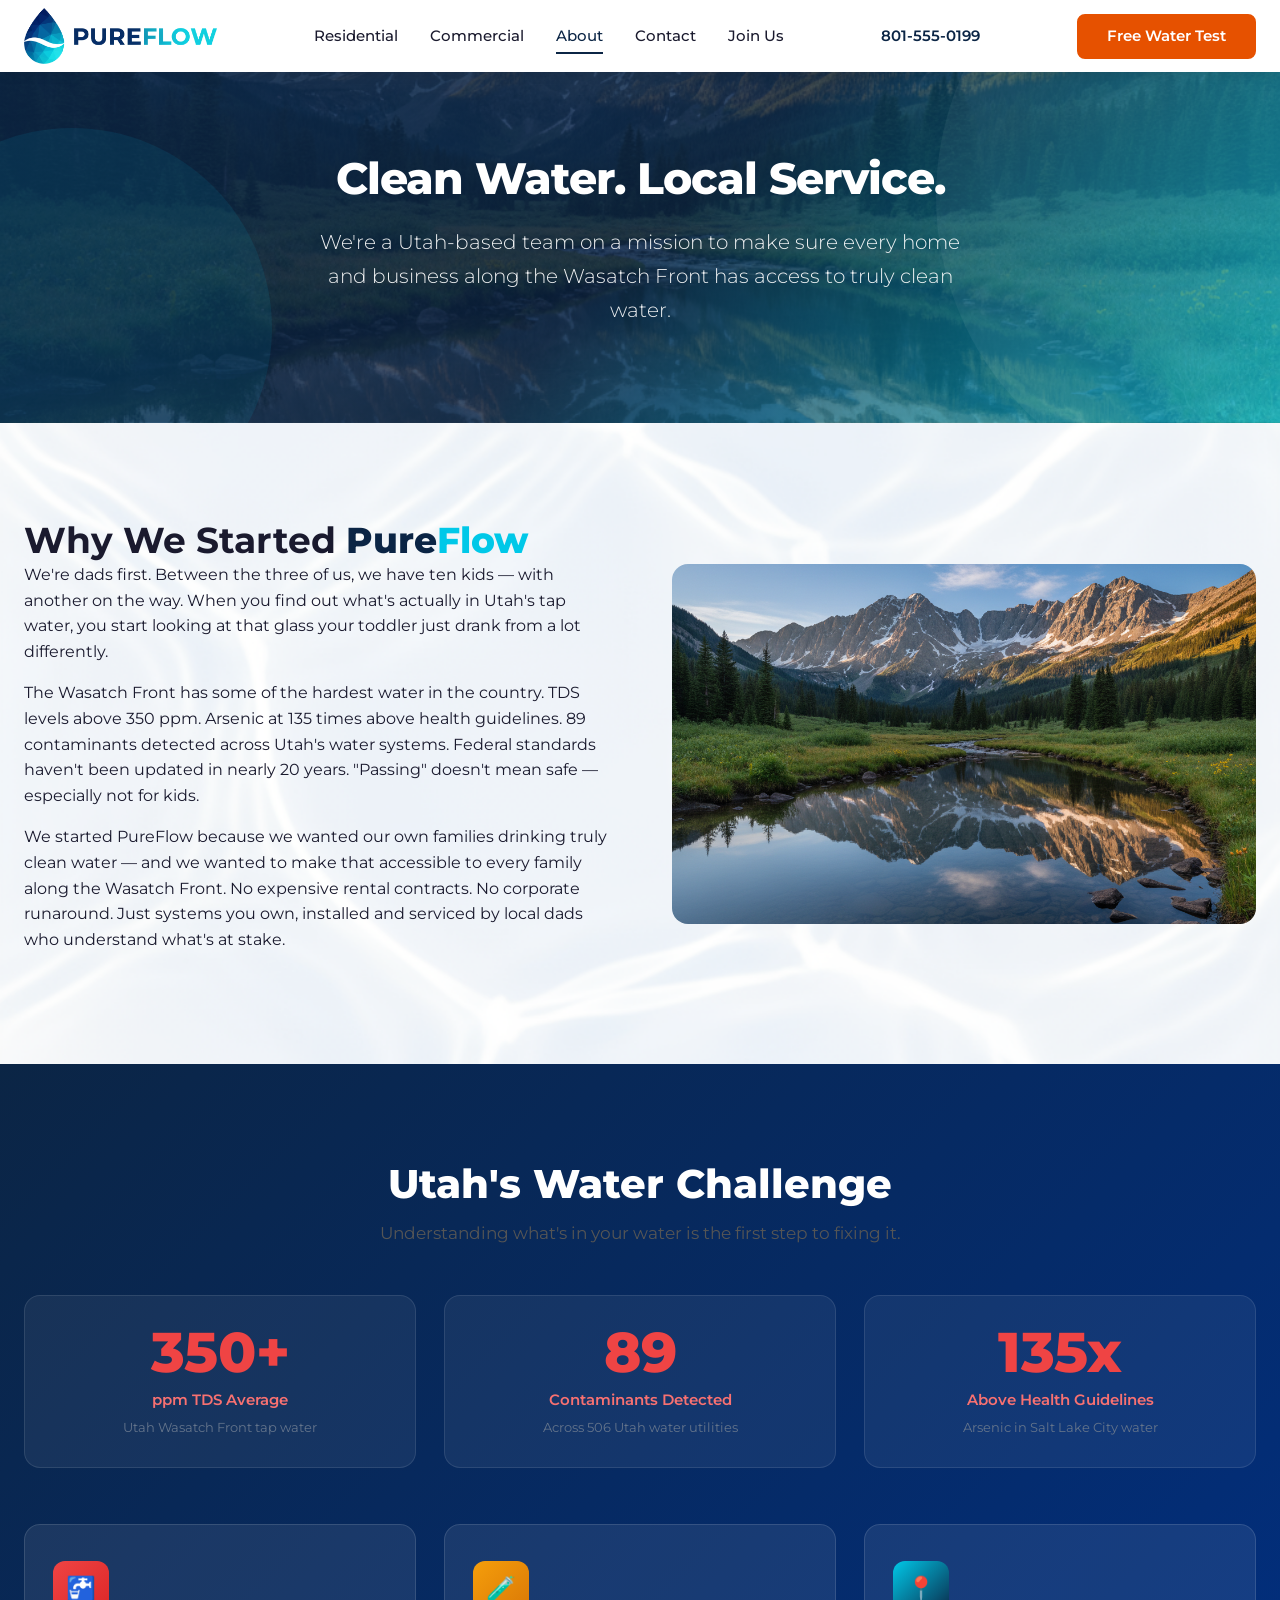
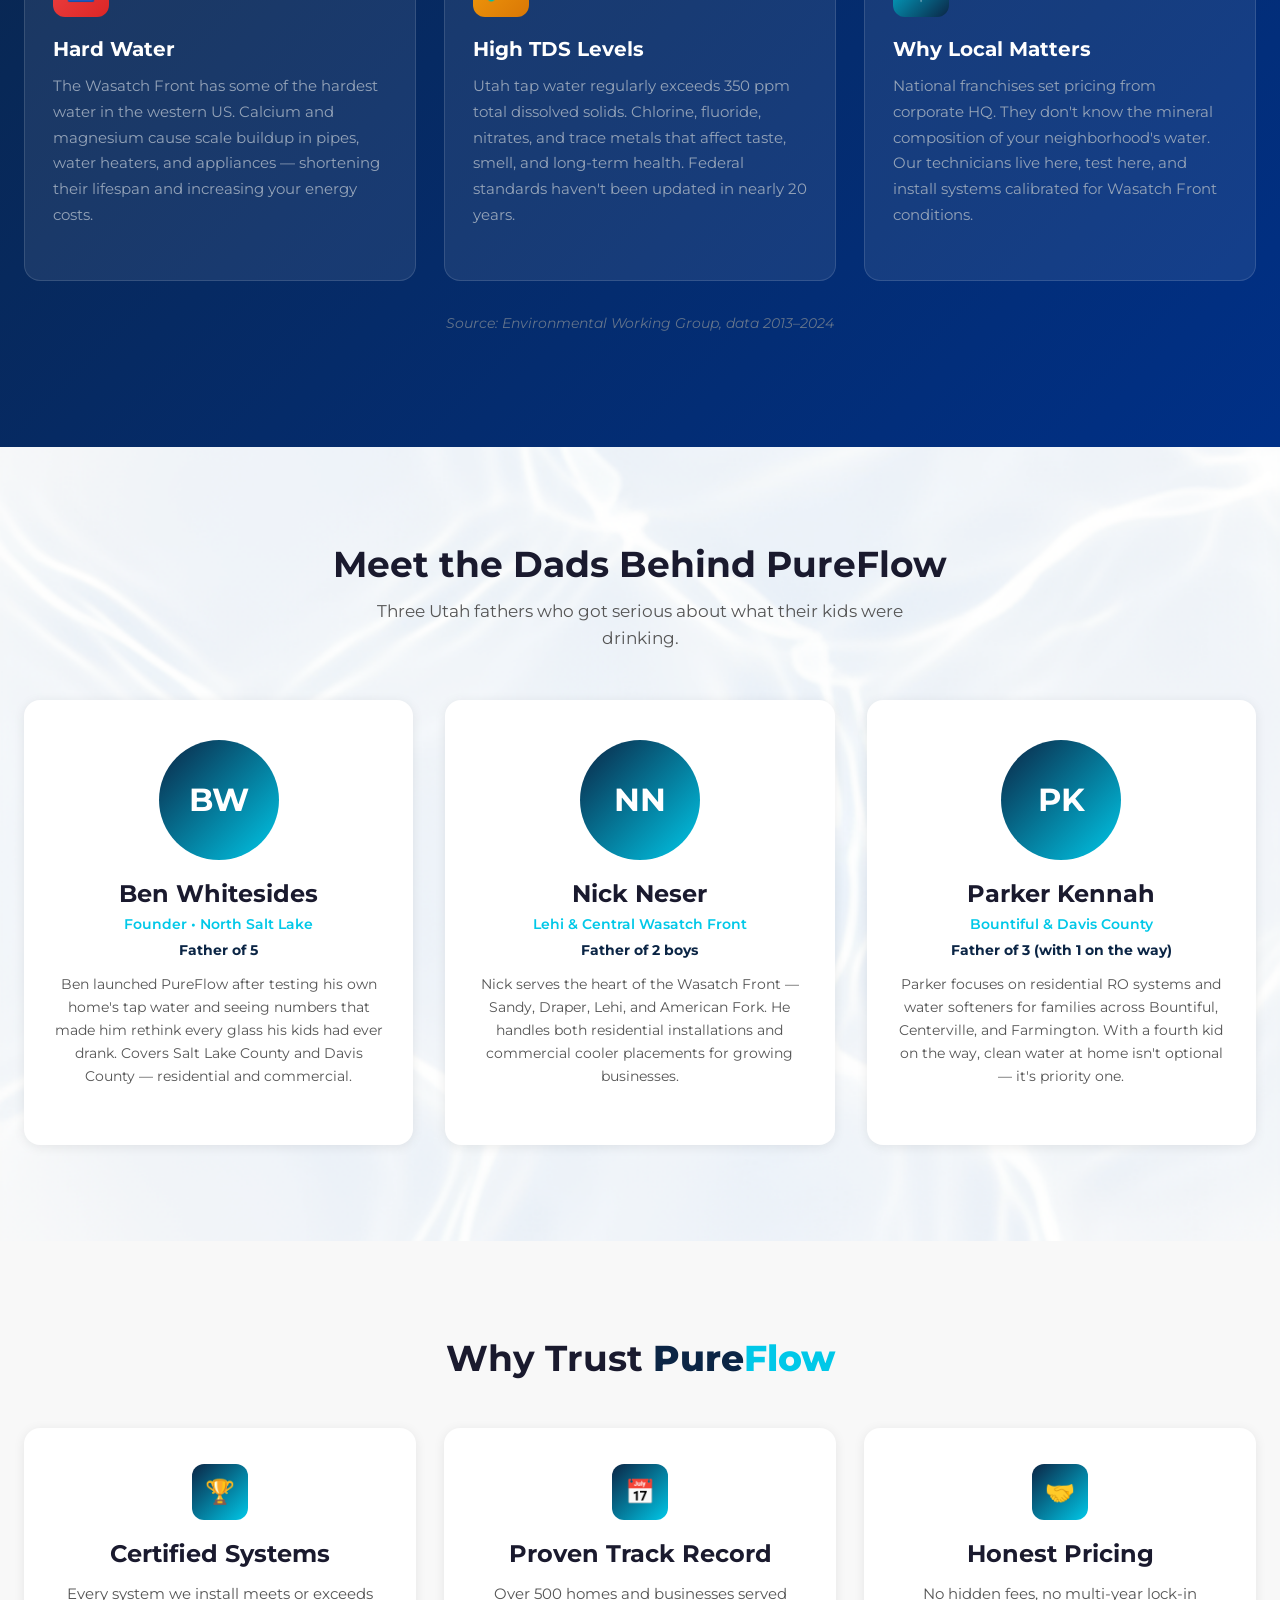
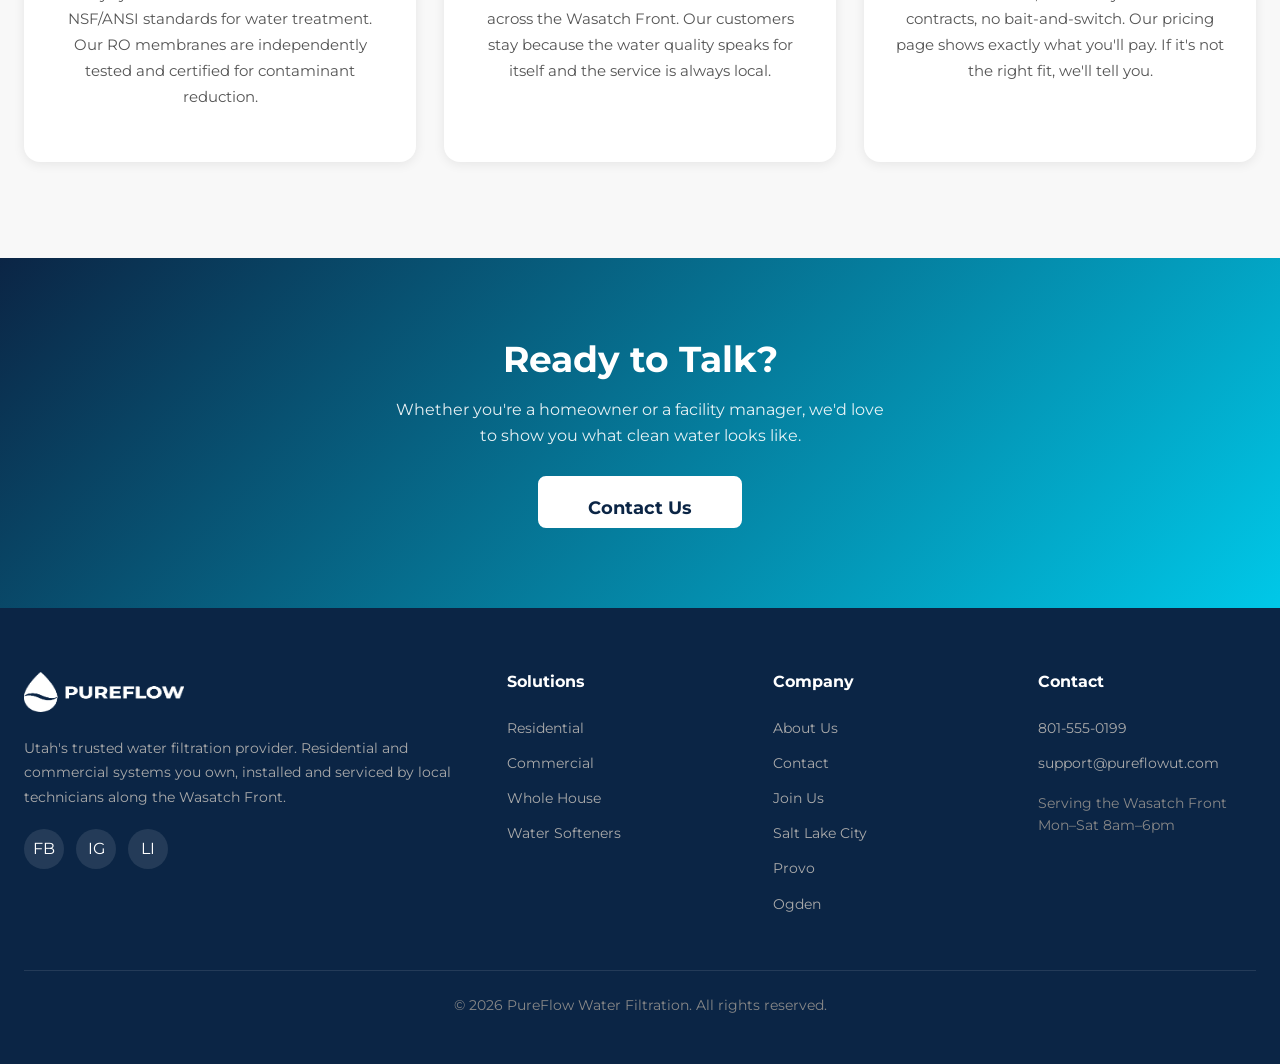
==== commit 4c4a4ceb: "Mobile responsiveness: clean refactor of inline styles to CSS classes Extracted all inline grid, fon" ====
--- a/about.html
+++ b/about.html
@@ -81,45 +81,45 @@
     <section style="background: linear-gradient(135deg, #0B2545 0%, #003087 100%); color: #fff;">
       <div class="container">
         <div class="section-header" style="margin-bottom: 3rem;">
-          <h2 style="color: #fff; font-size: 2.5rem;">Utah's Water Challenge</h2>
-          <p style="color: #94a3b8; font-size: 1.1rem;">Understanding what's in your water is the first step to fixing it.</p>
+          <h2 class="section-title-lg" style="color: #fff;">Utah's Water Challenge</h2>
+          <p class="section-subtitle-muted">Understanding what's in your water is the first step to fixing it.</p>
         </div>
 
         <!-- Stat highlights -->
-        <div style="display: grid; grid-template-columns: repeat(3, 1fr); gap: 24px; margin-bottom: 3.5rem;" class="fade-in">
-          <div style="text-align: center; padding: 28px 20px; background: rgba(255,255,255,0.06); border: 1px solid rgba(255,255,255,0.1); border-radius: 16px;">
-            <div style="font-size: 3.5rem; font-weight: 800; color: #ef4444; line-height: 1;">350+</div>
-            <div style="font-size: 0.95rem; color: #f87171; font-weight: 600; margin-top: 8px;">ppm TDS Average</div>
-            <div style="font-size: 0.8rem; color: #64748b; margin-top: 6px;">Utah Wasatch Front tap water</div>
-          </div>
-          <div style="text-align: center; padding: 28px 20px; background: rgba(255,255,255,0.06); border: 1px solid rgba(255,255,255,0.1); border-radius: 16px;">
-            <div style="font-size: 3.5rem; font-weight: 800; color: #ef4444; line-height: 1;">89</div>
-            <div style="font-size: 0.95rem; color: #f87171; font-weight: 600; margin-top: 8px;">Contaminants Detected</div>
-            <div style="font-size: 0.8rem; color: #64748b; margin-top: 6px;">Across 506 Utah water utilities</div>
-          </div>
-          <div style="text-align: center; padding: 28px 20px; background: rgba(255,255,255,0.06); border: 1px solid rgba(255,255,255,0.1); border-radius: 16px;">
-            <div style="font-size: 3.5rem; font-weight: 800; color: #ef4444; line-height: 1;">135x</div>
-            <div style="font-size: 0.95rem; color: #f87171; font-weight: 600; margin-top: 8px;">Above Health Guidelines</div>
-            <div style="font-size: 0.8rem; color: #64748b; margin-top: 6px;">Arsenic in Salt Lake City water</div>
+        <div class="grid-3 fade-in" style="margin-bottom: 3.5rem;">
+          <div class="about-stat-card">
+            <div class="stat-big red">350+</div>
+            <div class="stat-label-sm" style="color: #f87171;">ppm TDS Average</div>
+            <div class="stat-sublabel">Utah Wasatch Front tap water</div>
+          </div>
+          <div class="about-stat-card">
+            <div class="stat-big red">89</div>
+            <div class="stat-label-sm" style="color: #f87171;">Contaminants Detected</div>
+            <div class="stat-sublabel">Across 506 Utah water utilities</div>
+          </div>
+          <div class="about-stat-card">
+            <div class="stat-big red">135x</div>
+            <div class="stat-label-sm" style="color: #f87171;">Above Health Guidelines</div>
+            <div class="stat-sublabel">Arsenic in Salt Lake City water</div>
           </div>
         </div>
 
         <!-- Detail cards -->
-        <div style="display: grid; grid-template-columns: repeat(3, 1fr); gap: 28px;" class="fade-in">
-          <div style="background: rgba(255,255,255,0.08); border: 1px solid rgba(255,255,255,0.12); border-radius: 16px; padding: 36px 28px;">
-            <div style="width: 56px; height: 56px; border-radius: 12px; background: linear-gradient(135deg, #ef4444, #dc2626); display: flex; align-items: center; justify-content: center; margin-bottom: 20px; font-size: 1.5rem;">&#x1f6b0;</div>
-            <h3 style="color: #fff; font-size: 1.25rem; margin-bottom: 12px;">Hard Water</h3>
-            <p style="color: #94a3b8; font-size: 0.95rem; line-height: 1.7;">The Wasatch Front has some of the hardest water in the western US. Calcium and magnesium cause scale buildup in pipes, water heaters, and appliances &mdash; shortening their lifespan and increasing your energy costs.</p>
-          </div>
-          <div style="background: rgba(255,255,255,0.08); border: 1px solid rgba(255,255,255,0.12); border-radius: 16px; padding: 36px 28px;">
-            <div style="width: 56px; height: 56px; border-radius: 12px; background: linear-gradient(135deg, #f59e0b, #d97706); display: flex; align-items: center; justify-content: center; margin-bottom: 20px; font-size: 1.5rem;">&#x1f9ea;</div>
-            <h3 style="color: #fff; font-size: 1.25rem; margin-bottom: 12px;">High TDS Levels</h3>
-            <p style="color: #94a3b8; font-size: 0.95rem; line-height: 1.7;">Utah tap water regularly exceeds 350 ppm total dissolved solids. Chlorine, fluoride, nitrates, and trace metals that affect taste, smell, and long-term health. Federal standards haven't been updated in nearly 20 years.</p>
-          </div>
-          <div style="background: rgba(255,255,255,0.08); border: 1px solid rgba(255,255,255,0.12); border-radius: 16px; padding: 36px 28px;">
-            <div style="width: 56px; height: 56px; border-radius: 12px; background: linear-gradient(135deg, #00C8E8, #0B2545); display: flex; align-items: center; justify-content: center; margin-bottom: 20px; font-size: 1.5rem;">&#x1f4cd;</div>
-            <h3 style="color: #fff; font-size: 1.25rem; margin-bottom: 12px;">Why Local Matters</h3>
-            <p style="color: #94a3b8; font-size: 0.95rem; line-height: 1.7;">National franchises set pricing from corporate HQ. They don't know the mineral composition of your neighborhood's water. Our technicians live here, test here, and install systems calibrated for Wasatch Front conditions.</p>
+        <div class="grid-3 fade-in">
+          <div class="about-detail-card">
+            <div class="detail-icon" style="background: linear-gradient(135deg, #ef4444, #dc2626);">&#x1f6b0;</div>
+            <h3>Hard Water</h3>
+            <p>The Wasatch Front has some of the hardest water in the western US. Calcium and magnesium cause scale buildup in pipes, water heaters, and appliances &mdash; shortening their lifespan and increasing your energy costs.</p>
+          </div>
+          <div class="about-detail-card">
+            <div class="detail-icon" style="background: linear-gradient(135deg, #f59e0b, #d97706);">&#x1f9ea;</div>
+            <h3>High TDS Levels</h3>
+            <p>Utah tap water regularly exceeds 350 ppm total dissolved solids. Chlorine, fluoride, nitrates, and trace metals that affect taste, smell, and long-term health. Federal standards haven't been updated in nearly 20 years.</p>
+          </div>
+          <div class="about-detail-card">
+            <div class="detail-icon" style="background: linear-gradient(135deg, #00C8E8, #0B2545);">&#x1f4cd;</div>
+            <h3>Why Local Matters</h3>
+            <p>National franchises set pricing from corporate HQ. They don't know the mineral composition of your neighborhood's water. Our technicians live here, test here, and install systems calibrated for Wasatch Front conditions.</p>
           </div>
         </div>
 
--- a/css/style.css
+++ b/css/style.css
@@ -1580,6 +1580,248 @@
 }
 
 /* ============================================
+   ABOUT PAGE — STAT & DETAIL CARDS
+   ============================================ */
+.about-stat-card {
+  text-align: center;
+  padding: 28px 20px;
+  background: rgba(255,255,255,0.06);
+  border: 1px solid rgba(255,255,255,0.1);
+  border-radius: 16px;
+}
+
+.about-detail-card {
+  background: rgba(255,255,255,0.08);
+  border: 1px solid rgba(255,255,255,0.12);
+  border-radius: 16px;
+  padding: 36px 28px;
+}
+
+.about-detail-card h3 {
+  color: #fff;
+  font-size: 1.25rem;
+  margin-bottom: 12px;
+}
+
+.about-detail-card p {
+  color: #94a3b8;
+  font-size: 0.95rem;
+  line-height: 1.7;
+}
+
+.detail-icon {
+  width: 56px;
+  height: 56px;
+  border-radius: 12px;
+  display: flex;
+  align-items: center;
+  justify-content: center;
+  margin-bottom: 20px;
+  font-size: 1.5rem;
+}
+
+/* Shared big stat number */
+.stat-big {
+  font-size: 3.5rem;
+  font-weight: 800;
+  line-height: 1;
+}
+
+.stat-big.red { color: #ef4444; }
+.stat-big.orange { color: #e65100; }
+
+.stat-label-sm {
+  font-size: 0.95rem;
+  font-weight: 600;
+  margin-top: 8px;
+}
+
+.stat-sublabel {
+  font-size: 0.8rem;
+  color: #64748b;
+  margin-top: 6px;
+}
+
+/* ============================================
+   WATER QUALITY CHECK — INDEX PAGE
+   ============================================ */
+.wq-stat-grid {
+  display: grid;
+  grid-template-columns: repeat(auto-fit, minmax(220px, 1fr));
+  gap: 24px;
+  margin-bottom: 3rem;
+}
+
+.wq-stat-card {
+  background: rgba(230,81,0,0.1);
+  border: 1px solid rgba(230,81,0,0.3);
+  border-radius: 16px;
+  padding: 28px;
+  text-align: center;
+}
+
+.wq-stat-number {
+  font-size: 3rem;
+  font-weight: 800;
+  color: #e65100;
+}
+
+.wq-stat-label {
+  font-size: 0.95rem;
+  color: #e65100;
+  font-weight: 600;
+  margin-top: 4px;
+}
+
+.wq-stat-sublabel {
+  font-size: 0.8rem;
+  color: #94a3b8;
+  margin-top: 8px;
+}
+
+/* ============================================
+   JOIN TEAM TEASER — INDEX PAGE
+   ============================================ */
+.join-teaser-card {
+  background: rgba(255,255,255,0.05);
+  border: 1px solid rgba(255,255,255,0.1);
+  border-radius: 16px;
+  padding: 32px 20px;
+}
+
+.join-teaser-card h3 {
+  font-size: 1.15rem;
+  font-weight: 700;
+  margin-bottom: 8px;
+}
+
+.join-teaser-card p {
+  color: #94a3b8;
+  font-size: 0.9rem;
+  line-height: 1.5;
+}
+
+/* ============================================
+   DARK SECTION HEADINGS
+   ============================================ */
+.section-title-lg {
+  font-size: 2.5rem;
+  font-weight: 800;
+  margin-bottom: 12px;
+}
+
+.section-subtitle-muted {
+  color: #94a3b8;
+  font-size: 1.1rem;
+}
+
+/* ============================================
+   TDS COMPARISON BARS
+   ============================================ */
+.tds-visual-card {
+  max-width: 900px;
+  margin: 2rem auto;
+  background: #fff;
+  border-radius: 20px;
+  box-shadow: 0 4px 24px rgba(0,0,0,0.08);
+  overflow: hidden;
+  padding: 40px;
+}
+
+.tds-bar-container {
+  display: flex;
+  justify-content: center;
+  gap: 60px;
+  align-items: flex-end;
+  padding: 0 20px;
+}
+
+.tds-bar-item {
+  text-align: center;
+  flex: 1;
+  max-width: 280px;
+}
+
+.tds-bar-red {
+  background: linear-gradient(180deg, #ef4444 0%, #dc2626 100%);
+  border-radius: 12px;
+  height: 180px;
+  display: flex;
+  align-items: flex-end;
+  justify-content: center;
+  padding-bottom: 20px;
+  margin-bottom: 12px;
+}
+
+.tds-bar-blue {
+  background: linear-gradient(180deg, #0B2545 0%, #00C8E8 100%);
+  border-radius: 12px;
+  height: 50px;
+  display: flex;
+  align-items: flex-end;
+  justify-content: center;
+  padding-bottom: 10px;
+  margin-bottom: 12px;
+}
+
+.tds-bar-number {
+  font-weight: 800;
+  color: #fff;
+}
+
+.tds-bar-number.lg { font-size: 2.5rem; }
+.tds-bar-number.sm { font-size: 1.5rem; }
+
+.tds-bar-label {
+  font-weight: 700;
+  font-size: 1.1rem;
+  color: #1e293b;
+}
+
+.tds-bar-sublabel {
+  color: #64748b;
+  font-size: 0.85rem;
+}
+
+.tds-footnote {
+  text-align: center;
+  color: #94a3b8;
+  font-size: 0.8rem;
+  margin-top: 24px;
+}
+
+/* ============================================
+   JOIN TEASER SECTION
+   ============================================ */
+.join-teaser-section {
+  padding: 80px 0;
+  background: linear-gradient(135deg, #0B2545 0%, #00C8E8 100%);
+  color: #fff;
+}
+
+.btn-white {
+  display: inline-block;
+  background: #fff;
+  color: #0B2545;
+  padding: 16px 48px;
+  border-radius: 8px;
+  font-weight: 700;
+  font-size: 1.1rem;
+  text-decoration: none;
+  transition: transform 0.2s, box-shadow 0.2s;
+}
+
+.btn-white:hover {
+  transform: translateY(-2px);
+  box-shadow: 0 8px 24px rgba(0,0,0,0.2);
+}
+
+.teaser-emoji {
+  font-size: 2rem;
+  margin-bottom: 12px;
+}
+
+/* ============================================
    RESPONSIVE
    ============================================ */
 
@@ -1693,6 +1935,63 @@
   .email-form {
     flex-direction: column;
   }
+
+  /* Header CTA — shrink on mobile so it doesn't crowd logo */
+  .header-inner .btn-cta {
+    font-size: 0.8rem;
+    padding: 0 14px;
+    height: 36px;
+    white-space: nowrap;
+  }
+
+  .logo img {
+    height: 44px;
+    min-width: 120px;
+  }
+
+  /* Stat numbers scale down on tablet */
+  .stat-big {
+    font-size: 2.75rem;
+  }
+
+  .wq-stat-number {
+    font-size: 2.5rem;
+  }
+
+  /* Zip code button wraps on smaller screens */
+  .water-check .btn-lg {
+    font-size: 0.95rem;
+    padding: 14px 24px;
+    white-space: normal;
+    text-align: center;
+  }
+
+  /* Dark section headings scale down */
+  .section-title-lg {
+    font-size: 2rem;
+  }
+
+  .section-subtitle-muted {
+    font-size: 1rem;
+  }
+
+  /* TDS bars stack on tablet */
+  .tds-bar-container {
+    gap: 32px;
+  }
+
+  .tds-bar-number.lg { font-size: 2rem; }
+  .tds-bar-number.sm { font-size: 1.25rem; }
+
+  .tds-visual-card {
+    padding: 24px;
+  }
+
+  /* Join teaser CTA scales */
+  .btn-white {
+    padding: 14px 32px;
+    font-size: 1rem;
+  }
 }
 
 /* Mobile: 375px */
@@ -1732,6 +2031,37 @@
     grid-template-columns: 1fr;
   }
 
+  /* Stat numbers smaller on phone */
+  .stat-big {
+    font-size: 2.25rem;
+  }
+
+  .wq-stat-number {
+    font-size: 2rem;
+  }
+
+  .wq-stat-grid {
+    grid-template-columns: 1fr;
+  }
+
+  /* Zip code button fully stacks */
+  .water-check .btn-lg {
+    font-size: 0.85rem;
+    padding: 14px 16px;
+  }
+
+  /* Header CTA even smaller on phone */
+  .header-inner .btn-cta {
+    font-size: 0.75rem;
+    padding: 0 10px;
+    height: 34px;
+  }
+
+  .logo img {
+    height: 40px;
+    min-width: 100px;
+  }
+
   .stats-grid {
     grid-template-columns: 1fr;
     gap: 24px;
@@ -1779,6 +2109,46 @@
   .earnings-table th,
   .earnings-table td {
     padding: 10px 12px;
+  }
+
+  /* Dark section headings scale down further */
+  .section-title-lg {
+    font-size: 1.6rem;
+  }
+
+  .section-subtitle-muted {
+    font-size: 0.9rem;
+  }
+
+  /* TDS bars stack vertically on phone */
+  .tds-bar-container {
+    flex-direction: column;
+    align-items: center;
+    gap: 24px;
+  }
+
+  .tds-bar-item {
+    max-width: 220px;
+  }
+
+  .tds-bar-red {
+    height: 120px;
+  }
+
+  .tds-bar-blue {
+    height: 40px;
+  }
+
+  .tds-bar-number.lg { font-size: 1.75rem; }
+  .tds-bar-number.sm { font-size: 1.1rem; }
+
+  /* Join teaser CTA full width */
+  .btn-white {
+    padding: 14px 24px;
+    font-size: 0.9rem;
+    width: 100%;
+    max-width: 300px;
+    text-align: center;
   }
 }
 
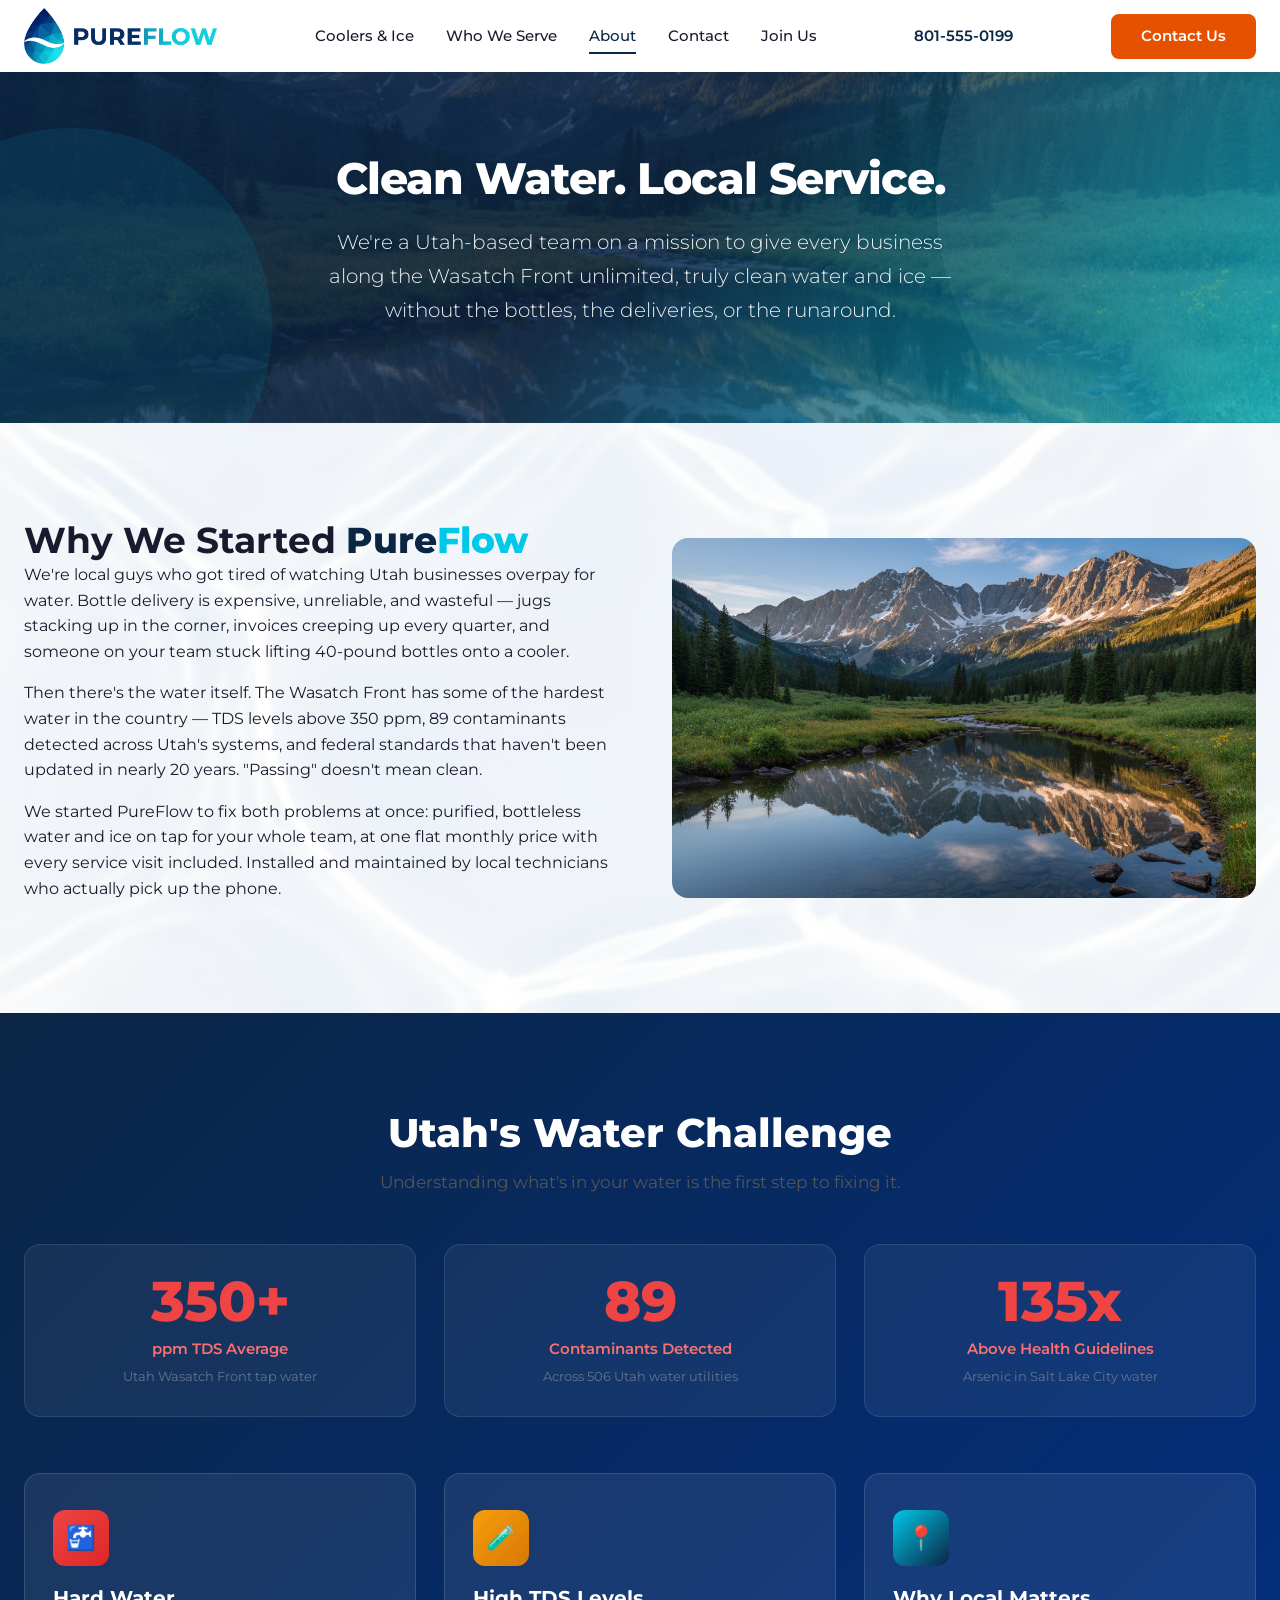
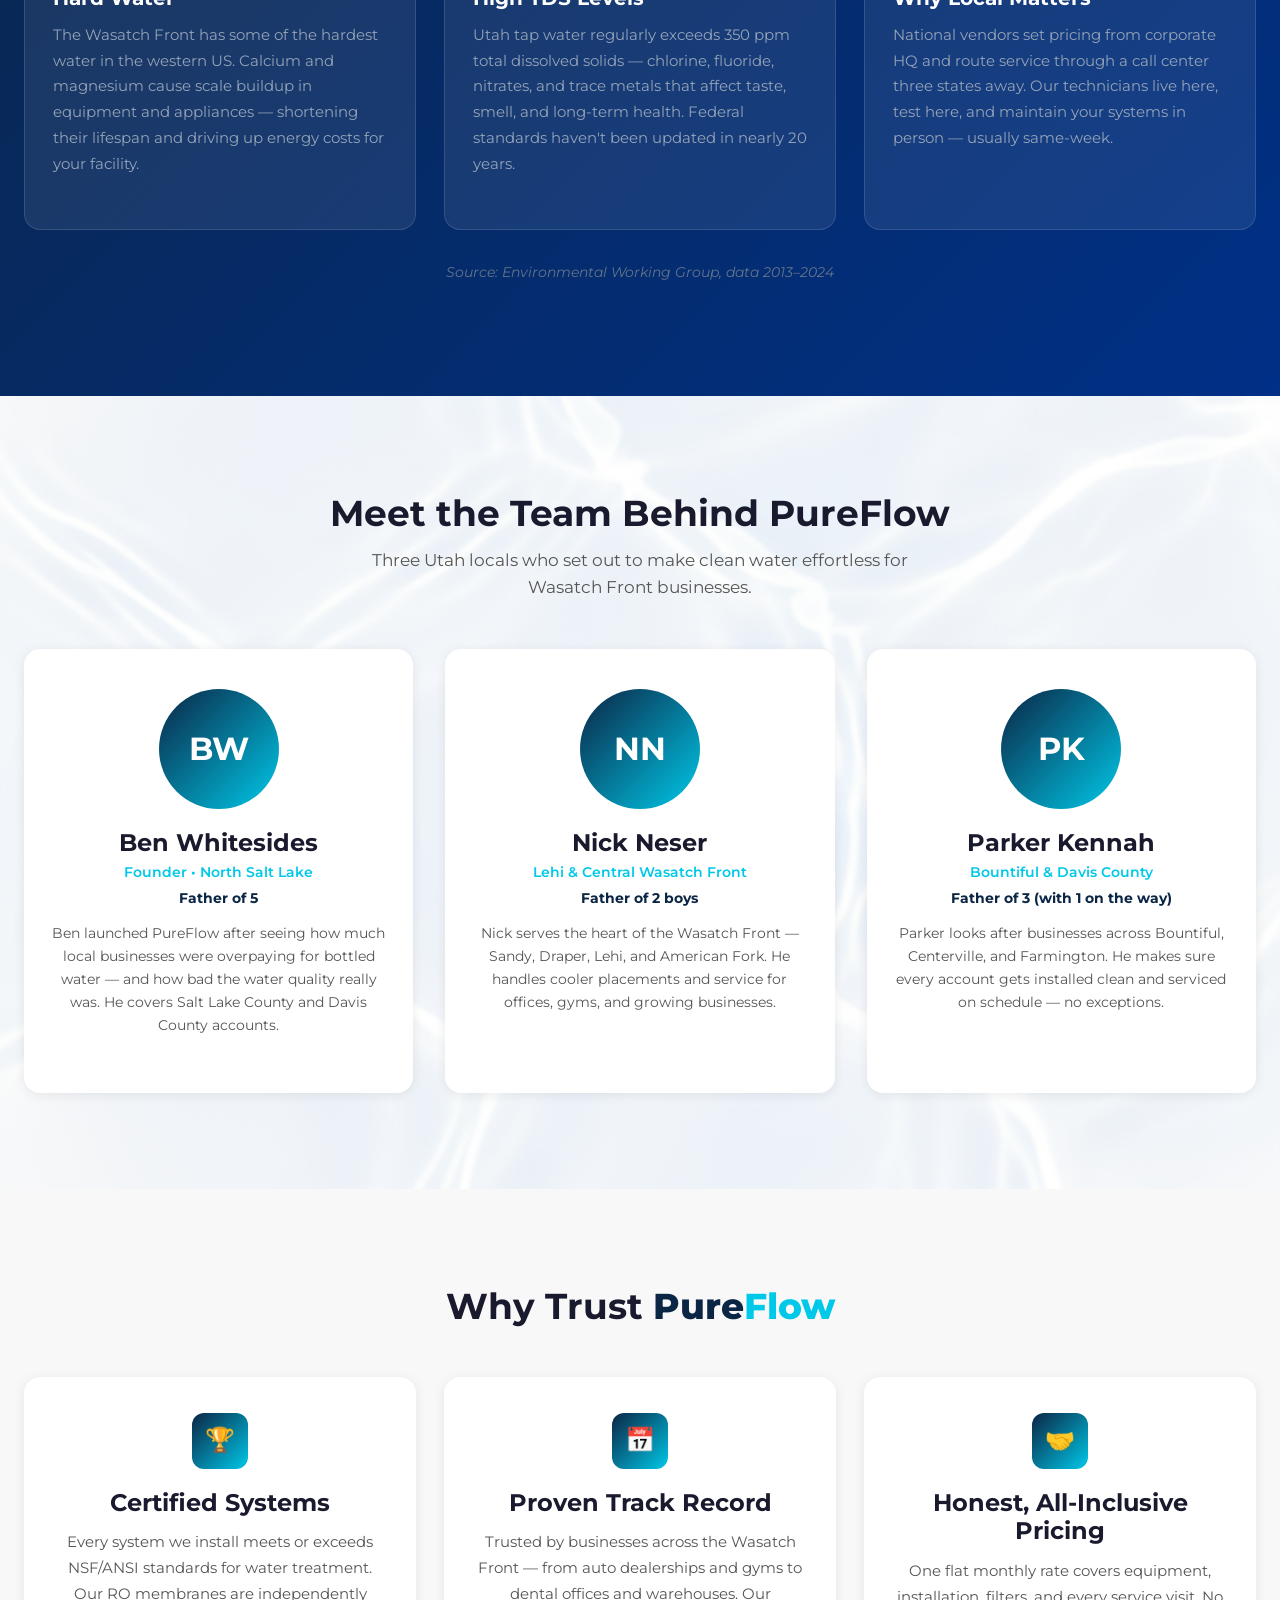
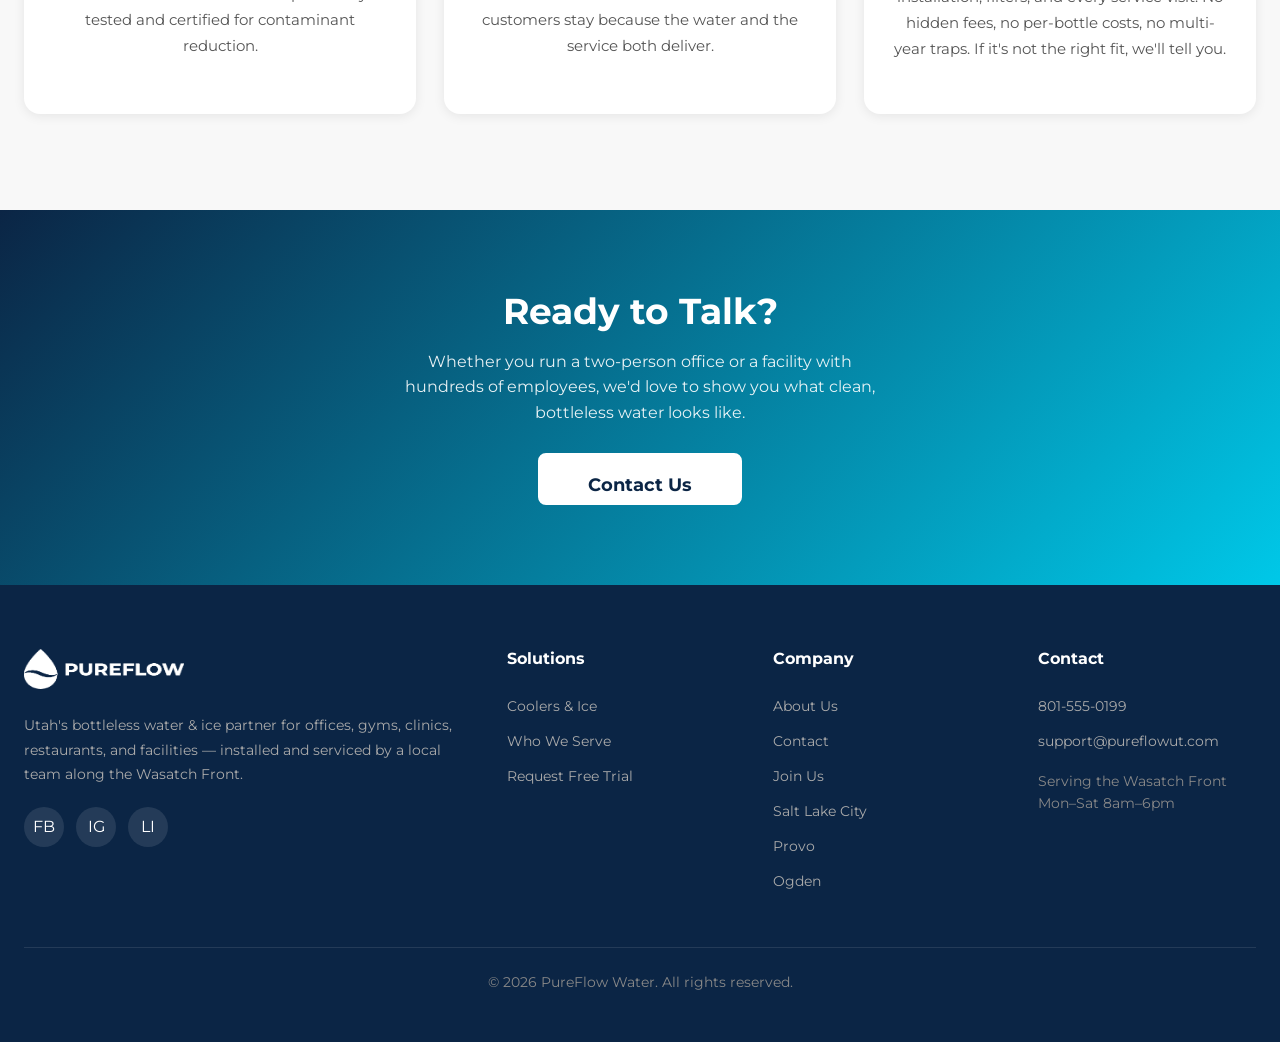
==== commit c380175b: "Redesign: B2B bottleless water & ice site (Aug 1 relaunch) Refactor PureFlow from a residential+comm" ====
--- a/about.html
+++ b/about.html
@@ -3,17 +3,18 @@
 <head>
   <meta charset="UTF-8">
   <meta name="viewport" content="width=device-width, initial-scale=1.0">
-  <title>About PureFlow | Utah's Local Water Filtration Team</title>
-  <meta name="description" content="PureFlow is a Utah-based water filtration company serving the Wasatch Front. Local technicians, honest pricing, and systems you own. Meet our team.">
-  <meta property="og:title" content="About PureFlow | Utah's Local Water Filtration Team">
-  <meta property="og:description" content="Meet the PureFlow team. Local Utah water filtration experts serving Salt Lake, Utah, and Weber counties.">
+  <title>About PureFlow | Utah's Local Bottleless Water Team</title>
+  <meta name="description" content="PureFlow is a Utah-based bottleless water & ice company serving businesses along the Wasatch Front. Local technicians, honest service, no bottles. Meet our team.">
+  <meta property="og:title" content="About PureFlow | Utah's Local Bottleless Water Team">
+  <meta property="og:description" content="Meet the PureFlow team. Local Utah bottleless water & ice experts serving businesses across Salt Lake, Utah, Davis, and Weber counties.">
   <meta property="og:type" content="website">
   <meta property="og:url" content="https://pureflowut.com/about.html">
   <link rel="canonical" href="https://pureflowut.com/about.html">
   <link rel="preconnect" href="https://fonts.googleapis.com">
   <link rel="preconnect" href="https://fonts.gstatic.com" crossorigin>
   <link href="https://fonts.googleapis.com/css2?family=Montserrat:wght@300;400;500;600;700;800&display=swap" rel="stylesheet">
-  <link rel="stylesheet" href="css/style.css">
+  <link rel="stylesheet" href="css/style.css?v=3">
+  <script src="js/analytics.js"></script>
 </head>
 <body class="page-about">
 
@@ -22,14 +23,14 @@
     <div class="header-inner">
       <a href="index.html" class="logo"><img src="images/logo-header.png" alt="PureFlow"></a>
       <nav class="nav-links">
-        <a href="residential.html">Residential</a>
-        <a href="commercial.html">Commercial</a>
+        <a href="commercial.html">Coolers &amp; Ice</a>
+        <a href="commercial.html#who-we-serve">Who We Serve</a>
         <a href="about.html" class="active">About</a>
         <a href="contact.html">Contact</a>
         <a href="join.html">Join Us</a>
       </nav>
       <a href="tel:+18015550199" class="header-phone">801-555-0199</a>
-      <a href="contact.html" class="btn btn-cta">Free Water Test</a>
+      <a href="contact.html" class="btn btn-cta">Contact Us</a>
       <button class="hamburger" aria-label="Open menu">
         <span></span>
         <span></span>
@@ -41,13 +42,13 @@
   <div class="mobile-overlay"></div>
   <nav class="mobile-drawer">
     <a href="index.html">Home</a>
-    <a href="residential.html">Residential</a>
-    <a href="commercial.html">Commercial</a>
+    <a href="commercial.html">Coolers &amp; Ice</a>
+    <a href="commercial.html#who-we-serve">Who We Serve</a>
     <a href="about.html">About</a>
     <a href="contact.html">Contact</a>
-        <a href="join.html">Join Us</a>
+    <a href="join.html">Join Us</a>
     <a href="tel:+18015550199" class="drawer-phone">801-555-0199</a>
-    <a href="contact.html" class="btn btn-cta drawer-cta">Free Water Test</a>
+    <a href="contact.html" class="btn btn-cta drawer-cta">Contact Us</a>
   </nav>
 
   <main>
@@ -56,7 +57,7 @@
     <section class="hero hero-sm">
       <div class="container">
         <h1>Clean Water. Local Service.</h1>
-        <p class="subtitle">We're a Utah-based team on a mission to make sure every home and business along the Wasatch Front has access to truly clean water.</p>
+        <p class="subtitle">We're a Utah-based team on a mission to give every business along the Wasatch Front unlimited, truly clean water and ice &mdash; without the bottles, the deliveries, or the runaround.</p>
       </div>
     </section>
 
@@ -66,9 +67,9 @@
         <div class="grid-2 fade-in" style="align-items:center; gap:64px;">
           <div>
             <h2>Why We Started <span class="brand-text">Pure<span>Flow</span></span></h2>
-            <p>We're dads first. Between the three of us, we have ten kids &mdash; with another on the way. When you find out what's actually in Utah's tap water, you start looking at that glass your toddler just drank from a lot differently.</p>
-            <p>The Wasatch Front has some of the hardest water in the country. TDS levels above 350 ppm. Arsenic at 135 times above health guidelines. 89 contaminants detected across Utah's water systems. Federal standards haven't been updated in nearly 20 years. "Passing" doesn't mean safe &mdash; especially not for kids.</p>
-            <p>We started PureFlow because we wanted our own families drinking truly clean water &mdash; and we wanted to make that accessible to every family along the Wasatch Front. No expensive rental contracts. No corporate runaround. Just systems you own, installed and serviced by local dads who understand what's at stake.</p>
+            <p>We're local guys who got tired of watching Utah businesses overpay for water. Bottle delivery is expensive, unreliable, and wasteful &mdash; jugs stacking up in the corner, invoices creeping up every quarter, and someone on your team stuck lifting 40-pound bottles onto a cooler.</p>
+            <p>Then there's the water itself. The Wasatch Front has some of the hardest water in the country &mdash; TDS levels above 350 ppm, 89 contaminants detected across Utah's systems, and federal standards that haven't been updated in nearly 20 years. "Passing" doesn't mean clean.</p>
+            <p>We started PureFlow to fix both problems at once: purified, bottleless water and ice on tap for your whole team, at one flat monthly price with every service visit included. Installed and maintained by local technicians who actually pick up the phone.</p>
           </div>
           <div>
             <img src="images/hero-about.png" alt="Utah's Wasatch Front mountains" style="border-radius:16px; width:100%; height:360px; object-fit:cover;">
@@ -109,17 +110,17 @@
           <div class="about-detail-card">
             <div class="detail-icon" style="background: linear-gradient(135deg, #ef4444, #dc2626);">&#x1f6b0;</div>
             <h3>Hard Water</h3>
-            <p>The Wasatch Front has some of the hardest water in the western US. Calcium and magnesium cause scale buildup in pipes, water heaters, and appliances &mdash; shortening their lifespan and increasing your energy costs.</p>
+            <p>The Wasatch Front has some of the hardest water in the western US. Calcium and magnesium cause scale buildup in equipment and appliances &mdash; shortening their lifespan and driving up energy costs for your facility.</p>
           </div>
           <div class="about-detail-card">
             <div class="detail-icon" style="background: linear-gradient(135deg, #f59e0b, #d97706);">&#x1f9ea;</div>
             <h3>High TDS Levels</h3>
-            <p>Utah tap water regularly exceeds 350 ppm total dissolved solids. Chlorine, fluoride, nitrates, and trace metals that affect taste, smell, and long-term health. Federal standards haven't been updated in nearly 20 years.</p>
+            <p>Utah tap water regularly exceeds 350 ppm total dissolved solids &mdash; chlorine, fluoride, nitrates, and trace metals that affect taste, smell, and long-term health. Federal standards haven't been updated in nearly 20 years.</p>
           </div>
           <div class="about-detail-card">
             <div class="detail-icon" style="background: linear-gradient(135deg, #00C8E8, #0B2545);">&#x1f4cd;</div>
             <h3>Why Local Matters</h3>
-            <p>National franchises set pricing from corporate HQ. They don't know the mineral composition of your neighborhood's water. Our technicians live here, test here, and install systems calibrated for Wasatch Front conditions.</p>
+            <p>National vendors set pricing from corporate HQ and route service through a call center three states away. Our technicians live here, test here, and maintain your systems in person &mdash; usually same-week.</p>
           </div>
         </div>
 
@@ -131,36 +132,33 @@
     <section>
       <div class="container">
         <div class="section-header">
-          <h2>Meet the Dads Behind PureFlow</h2>
-          <p>Three Utah fathers who got serious about what their kids were drinking.</p>
+          <h2>Meet the Team Behind PureFlow</h2>
+          <p>Three Utah locals who set out to make clean water effortless for Wasatch Front businesses.</p>
         </div>
         <div class="team-grid fade-in">
 
           <div class="team-card">
-            <img src="images/team/ben-whitesides.jpg" alt="Ben Whitesides" class="team-photo" onerror="this.style.display='none';this.nextElementSibling.style.display='flex';">
-            <div class="team-avatar" style="display:none;">BW</div>
+            <div class="team-avatar">BW</div>
             <h3>Ben Whitesides</h3>
             <p class="team-role">Founder &bull; North Salt Lake</p>
             <p class="team-family">Father of 5</p>
-            <p>Ben launched PureFlow after testing his own home's tap water and seeing numbers that made him rethink every glass his kids had ever drank. Covers Salt Lake County and Davis County &mdash; residential and commercial.</p>
+            <p>Ben launched PureFlow after seeing how much local businesses were overpaying for bottled water &mdash; and how bad the water quality really was. He covers Salt Lake County and Davis County accounts.</p>
           </div>
 
           <div class="team-card">
-            <img src="images/team/nick-neser.jpg" alt="Nick Neser" class="team-photo" onerror="this.style.display='none';this.nextElementSibling.style.display='flex';">
-            <div class="team-avatar" style="display:none;">NN</div>
+            <div class="team-avatar">NN</div>
             <h3>Nick Neser</h3>
             <p class="team-role">Lehi &amp; Central Wasatch Front</p>
             <p class="team-family">Father of 2 boys</p>
-            <p>Nick serves the heart of the Wasatch Front &mdash; Sandy, Draper, Lehi, and American Fork. He handles both residential installations and commercial cooler placements for growing businesses.</p>
+            <p>Nick serves the heart of the Wasatch Front &mdash; Sandy, Draper, Lehi, and American Fork. He handles cooler placements and service for offices, gyms, and growing businesses.</p>
           </div>
 
           <div class="team-card">
-            <img src="images/team/parker-kennah.jpg" alt="Parker Kennah" class="team-photo" onerror="this.style.display='none';this.nextElementSibling.style.display='flex';">
-            <div class="team-avatar" style="display:none;">PK</div>
+            <div class="team-avatar">PK</div>
             <h3>Parker Kennah</h3>
             <p class="team-role">Bountiful &amp; Davis County</p>
             <p class="team-family">Father of 3 (with 1 on the way)</p>
-            <p>Parker focuses on residential RO systems and water softeners for families across Bountiful, Centerville, and Farmington. With a fourth kid on the way, clean water at home isn't optional &mdash; it's priority one.</p>
+            <p>Parker looks after businesses across Bountiful, Centerville, and Farmington. He makes sure every account gets installed clean and serviced on schedule &mdash; no exceptions.</p>
           </div>
 
         </div>
@@ -182,12 +180,12 @@
           <div class="card" style="text-align:center;">
             <div class="card-icon" style="margin:0 auto 20px;">&#x1f4c5;</div>
             <h3>Proven Track Record</h3>
-            <p>Over 500 homes and businesses served across the Wasatch Front. Our customers stay because the water quality speaks for itself and the service is always local.</p>
+            <p>Trusted by businesses across the Wasatch Front &mdash; from auto dealerships and gyms to dental offices and warehouses. Our customers stay because the water and the service both deliver.</p>
           </div>
           <div class="card" style="text-align:center;">
             <div class="card-icon" style="margin:0 auto 20px;">&#x1f91d;</div>
-            <h3>Honest Pricing</h3>
-            <p>No hidden fees, no multi-year lock-in contracts, no bait-and-switch. Our pricing page shows exactly what you'll pay. If it's not the right fit, we'll tell you.</p>
+            <h3>Honest, All-Inclusive Pricing</h3>
+            <p>One flat monthly rate covers equipment, installation, filters, and every service visit. No hidden fees, no per-bottle costs, no multi-year traps. If it's not the right fit, we'll tell you.</p>
           </div>
         </div>
       </div>
@@ -197,7 +195,7 @@
     <section class="cta-section">
       <div class="container fade-in">
         <h2>Ready to Talk?</h2>
-        <p>Whether you're a homeowner or a facility manager, we'd love to show you what clean water looks like.</p>
+        <p>Whether you run a two-person office or a facility with hundreds of employees, we'd love to show you what clean, bottleless water looks like.</p>
         <a href="contact.html" class="btn btn-white btn-lg">Contact Us</a>
       </div>
     </section>
@@ -210,7 +208,7 @@
       <div class="footer-grid">
         <div class="footer-brand">
           <a href="index.html" class="logo"><img src="images/logo-footer.png" alt="PureFlow"></a>
-          <p>Utah's trusted water filtration provider. Residential and commercial systems you own, installed and serviced by local technicians along the Wasatch Front.</p>
+          <p>Utah's bottleless water &amp; ice partner for offices, gyms, clinics, restaurants, and facilities &mdash; installed and serviced by a local team along the Wasatch Front.</p>
           <div class="footer-social">
             <a href="#" aria-label="Facebook">FB</a>
             <a href="#" aria-label="Instagram">IG</a>
@@ -219,16 +217,15 @@
         </div>
         <div class="footer-col">
           <h4>Solutions</h4>
-          <a href="residential.html">Residential</a>
-          <a href="commercial.html">Commercial</a>
-          <a href="residential.html#whole-house">Whole House</a>
-          <a href="residential.html#softener">Water Softeners</a>
+          <a href="commercial.html">Coolers &amp; Ice</a>
+          <a href="commercial.html#who-we-serve">Who We Serve</a>
+          <a href="contact.html?product=free-trial">Request Free Trial</a>
         </div>
         <div class="footer-col">
           <h4>Company</h4>
           <a href="about.html">About Us</a>
           <a href="contact.html">Contact</a>
-        <a href="join.html">Join Us</a>
+          <a href="join.html">Join Us</a>
           <a href="salt-lake-city.html">Salt Lake City</a>
           <a href="provo.html">Provo</a>
           <a href="ogden.html">Ogden</a>
@@ -241,7 +238,7 @@
         </div>
       </div>
       <div class="footer-bottom">
-        <p>&copy; 2026 PureFlow Water Filtration. All rights reserved.</p>
+        <p>&copy; 2026 PureFlow Water. All rights reserved.</p>
       </div>
     </div>
   </footer>
--- a/css/style.css
+++ b/css/style.css
@@ -1878,7 +1878,6 @@
 
   .pricing-card.featured {
     transform: scale(1);
-    order: -1;
   }
 
   .stats-grid {
@@ -2157,3 +2156,193 @@
   -webkit-font-smoothing: antialiased;
   -moz-osx-font-smoothing: grayscale;
 }
+
+/* ============================================================
+   B2B REDESIGN COMPONENTS (Aug 2026) — carousel, ebook, video
+   ============================================================ */
+
+/* ---- Client logo carousel (auto-scroll, pause on hover) ---- */
+.client-strip {
+  padding: 56px 0 60px;
+  background: #fff;
+  border-top: 1px solid #eef2f6;
+  border-bottom: 1px solid #eef2f6;
+  overflow: hidden;
+}
+.client-strip .strip-eyebrow {
+  text-align: center;
+  font-size: 0.8rem;
+  font-weight: 700;
+  letter-spacing: 2px;
+  text-transform: uppercase;
+  color: #7a8a9a;
+  margin-bottom: 36px;
+}
+.logo-marquee {
+  position: relative;
+  width: 100%;
+  overflow: hidden;
+  -webkit-mask-image: linear-gradient(to right, transparent, #000 8%, #000 92%, transparent);
+          mask-image: linear-gradient(to right, transparent, #000 8%, #000 92%, transparent);
+}
+.logo-track {
+  display: flex;
+  width: max-content;
+  align-items: center;
+  gap: 28px;
+  animation: logo-scroll 42s linear 0s infinite normal none running;
+  will-change: transform;
+}
+.logo-marquee:hover .logo-track { animation-play-state: paused; }
+.logo-tile {
+  flex: 0 0 auto;
+  height: 84px;
+  min-width: 170px;
+  padding: 0 26px;
+  display: flex;
+  align-items: center;
+  justify-content: center;
+  background: #fff;
+  border: 1px solid #eef2f6;
+  border-radius: 14px;
+  box-shadow: 0 1px 4px rgba(11,37,69,0.04);
+}
+.logo-tile img {
+  max-height: 46px;
+  max-width: 150px;
+  width: auto;
+  object-fit: contain;
+  filter: grayscale(100%);
+  opacity: 0.72;
+  transition: filter 0.25s ease, opacity 0.25s ease;
+}
+.logo-tile:hover img { filter: grayscale(0); opacity: 1; }
+@keyframes logo-scroll {
+  from { transform: translateX(0); }
+  to   { transform: translateX(-50%); }
+}
+@media (prefers-reduced-motion: reduce) {
+  .logo-track { animation: none; flex-wrap: wrap; justify-content: center; width: 100%; }
+}
+
+/* ---- "Request Free Trial" product CTA (no pricing) ---- */
+.product-cta-row {
+  margin-top: 18px;
+  display: flex;
+  flex-direction: column;
+  gap: 8px;
+}
+.product-cta-note {
+  font-size: 0.78rem;
+  color: #8a97a5;
+  text-align: center;
+}
+
+/* ---- i14 video feature ---- */
+.video-feature {
+  padding: 84px 0;
+  background: linear-gradient(135deg, #0B2545 0%, #10345c 100%);
+  color: #fff;
+}
+.video-feature .vf-grid {
+  display: grid;
+  grid-template-columns: 1fr 1fr;
+  gap: 56px;
+  align-items: center;
+}
+.vf-media {
+  position: relative;
+  background: radial-gradient(circle at 50% 40%, rgba(0,200,232,0.18), rgba(0,0,0,0) 70%);
+  border-radius: 20px;
+  padding: 28px;
+  display: flex;
+  justify-content: center;
+}
+.vf-media img,
+.vf-media video {
+  width: 100%;
+  max-width: 360px;
+  height: auto;
+  border-radius: 16px;
+  display: block;
+}
+.vf-play {
+  position: absolute;
+  top: 50%; left: 50%;
+  transform: translate(-50%, -50%);
+  width: 76px; height: 76px;
+  border-radius: 50%;
+  background: rgba(0,200,232,0.92);
+  box-shadow: 0 8px 30px rgba(0,200,232,0.45);
+  display: flex; align-items: center; justify-content: center;
+  pointer-events: none; /* decorative only until the clip is wired in */
+}
+.vf-play::after {
+  content: "";
+  border-style: solid;
+  border-width: 13px 0 13px 22px;
+  border-color: transparent transparent transparent #fff;
+  margin-left: 5px;
+}
+.vf-eyebrow {
+  font-size: 0.8rem; font-weight: 700; letter-spacing: 2px;
+  text-transform: uppercase; color: #00C8E8; margin-bottom: 14px;
+}
+.video-feature h2 { color: #fff; font-size: 2.25rem; margin-bottom: 16px; }
+.video-feature p { color: rgba(255,255,255,0.82); font-size: 1.05rem; line-height: 1.7; margin-bottom: 16px; }
+.vf-specs { list-style: none; padding: 0; margin: 20px 0 28px; }
+.vf-specs li { padding: 7px 0; color: rgba(255,255,255,0.9); display: flex; align-items: center; gap: 10px; }
+.vf-specs li::before { content: "\2713"; color: #00C8E8; font-weight: 800; }
+
+/* ---- Ebook download section ---- */
+.ebook-section {
+  padding: 84px 0;
+  background: #f4f8fb url('../images/water-bg-1.png') center/cover no-repeat;
+}
+.ebook-card {
+  max-width: 940px;
+  margin: 0 auto;
+  background: #fff;
+  border-radius: 20px;
+  box-shadow: 0 12px 40px rgba(11,37,69,0.10);
+  display: grid;
+  grid-template-columns: 0.9fr 1.1fr;
+  overflow: hidden;
+}
+.ebook-visual {
+  background: linear-gradient(135deg, #0B2545 0%, #00C8E8 130%);
+  color: #fff;
+  display: flex; flex-direction: column;
+  align-items: center; justify-content: center;
+  text-align: center; padding: 40px 28px;
+}
+.ebook-visual .ebook-icon { font-size: 3.4rem; margin-bottom: 14px; }
+.ebook-visual .ebook-kicker { font-size: 0.78rem; letter-spacing: 2px; text-transform: uppercase; opacity: 0.85; }
+.ebook-visual .ebook-title { font-size: 1.35rem; font-weight: 800; margin-top: 8px; line-height: 1.3; }
+.ebook-body { padding: 44px 40px; }
+.ebook-body h2 { font-size: 1.9rem; font-weight: 800; color: #0B2545; margin-bottom: 12px; }
+.ebook-body p { color: #475569; line-height: 1.7; margin-bottom: 22px; }
+.ebook-form { display: flex; gap: 10px; flex-wrap: wrap; }
+.ebook-form input[type="email"] {
+  flex: 1 1 220px;
+  padding: 14px 16px;
+  border: 1px solid #d5dee7;
+  border-radius: 8px;
+  font-size: 1rem;
+  font-family: inherit;
+}
+.ebook-form button { flex: 0 0 auto; white-space: nowrap; }
+.ebook-success { display: none; margin-top: 14px; color: #059669; font-weight: 600; }
+
+@media (max-width: 860px) {
+  .video-feature .vf-grid { grid-template-columns: 1fr; gap: 32px; }
+  .vf-media { order: -1; }
+  .ebook-card { grid-template-columns: 1fr; }
+  .ebook-visual { padding: 32px 20px; }
+}
+@media (max-width: 520px) {
+  .logo-tile { height: 72px; min-width: 140px; padding: 0 18px; }
+  .logo-tile img { max-height: 38px; max-width: 118px; }
+  .ebook-body { padding: 32px 24px; }
+  .ebook-form input[type="email"], .ebook-form button { flex: 1 1 100%; }
+}
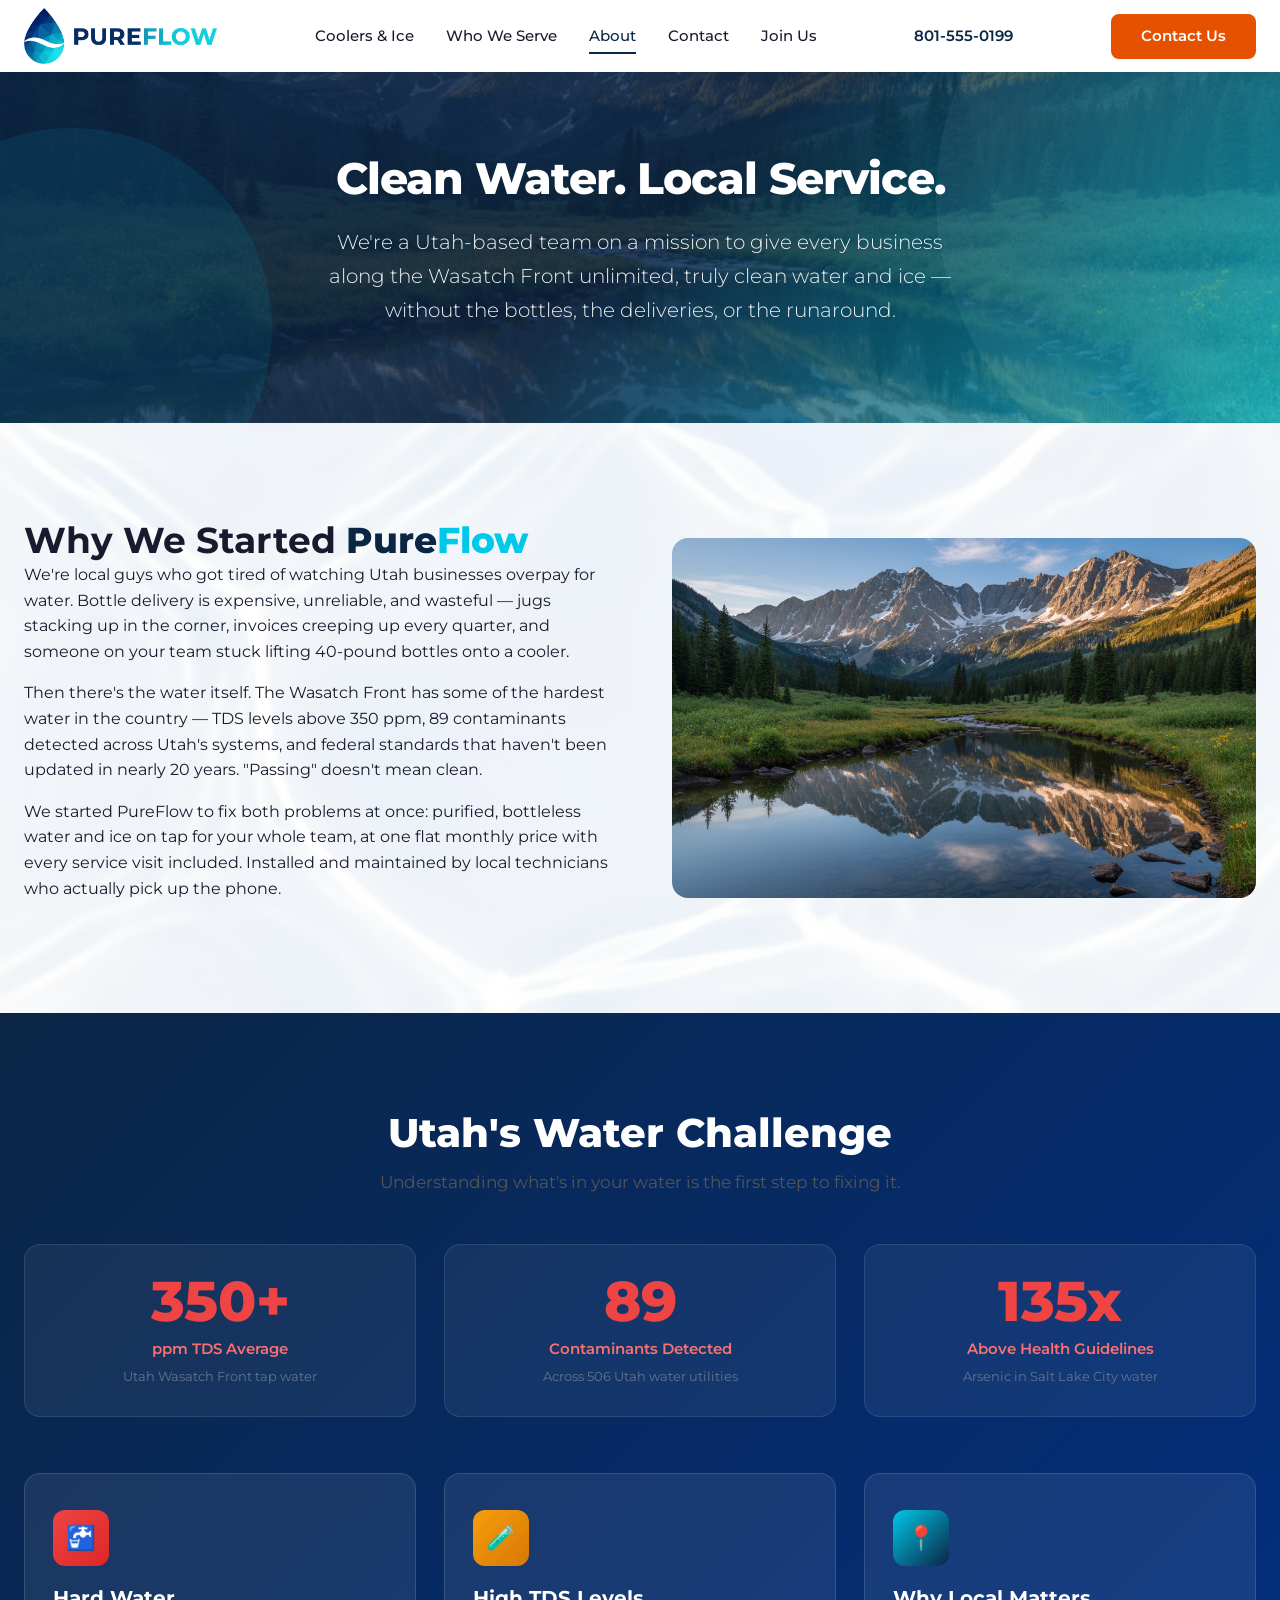
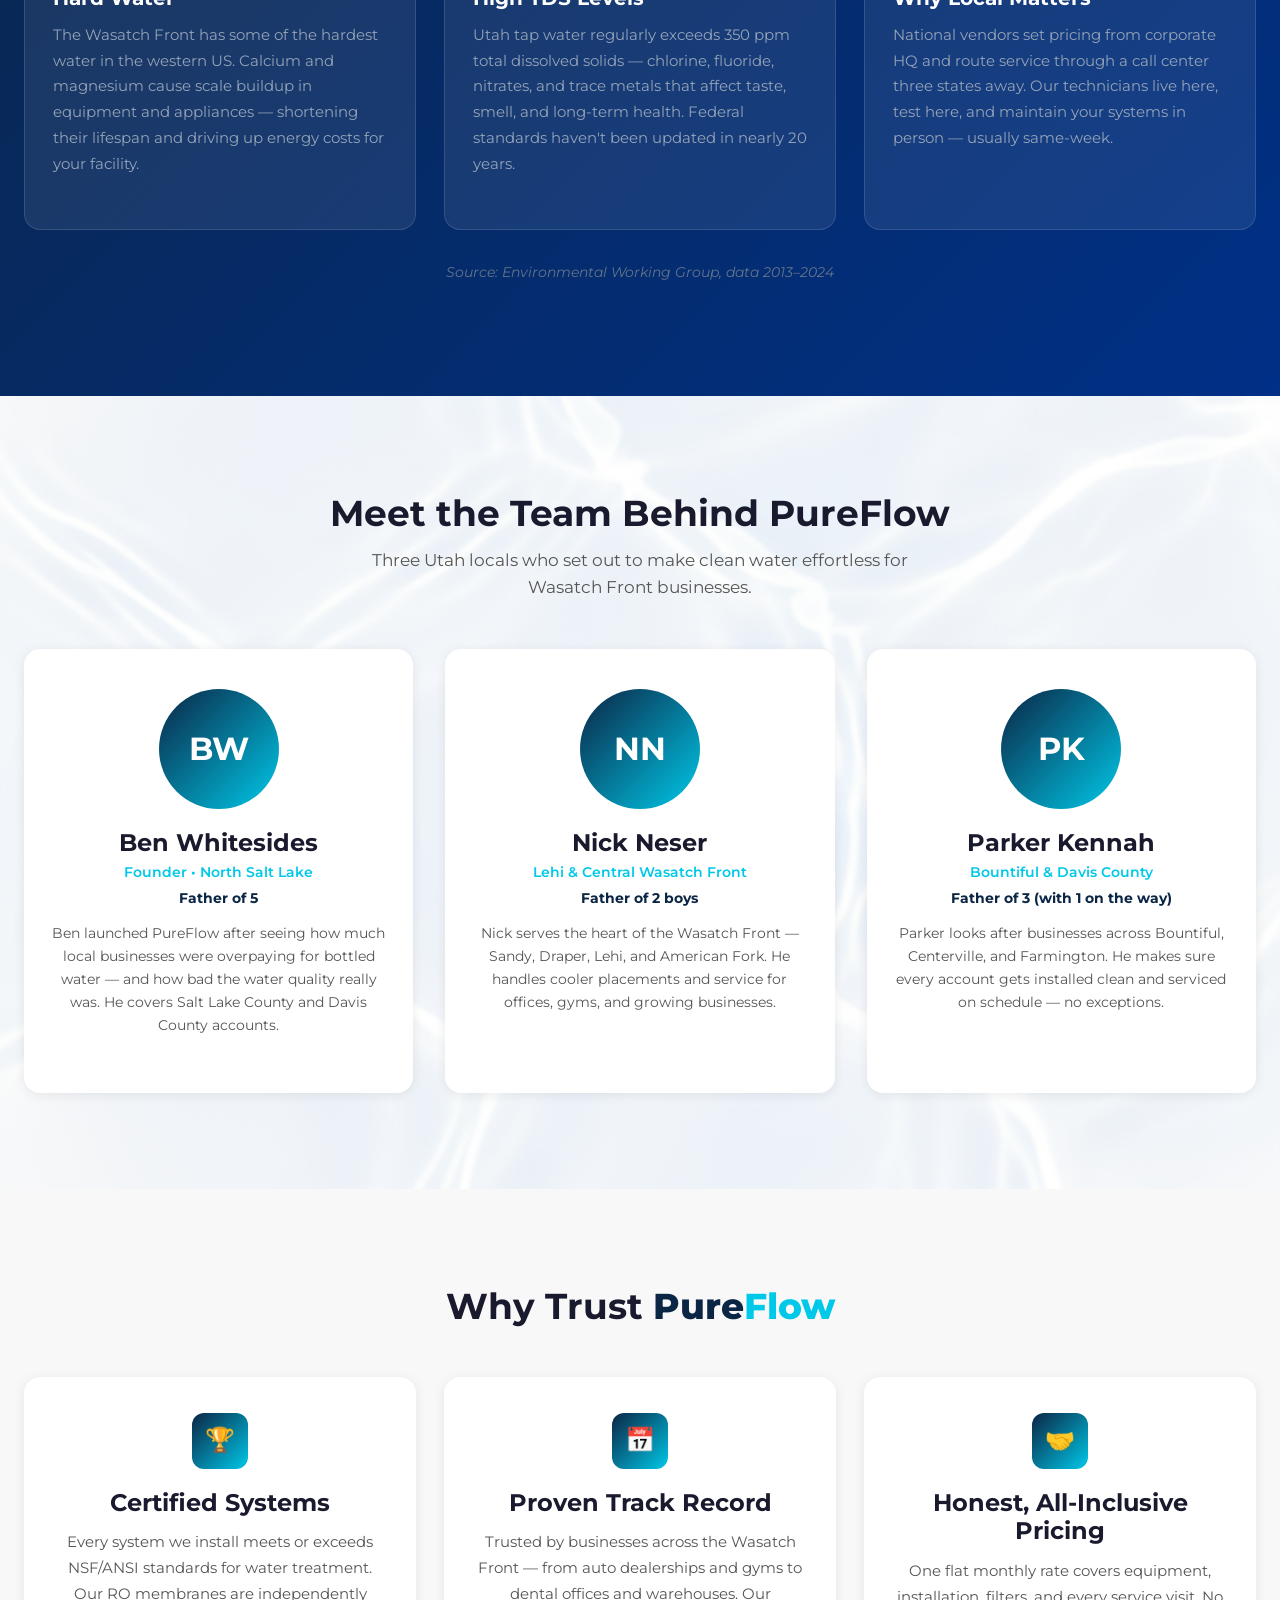
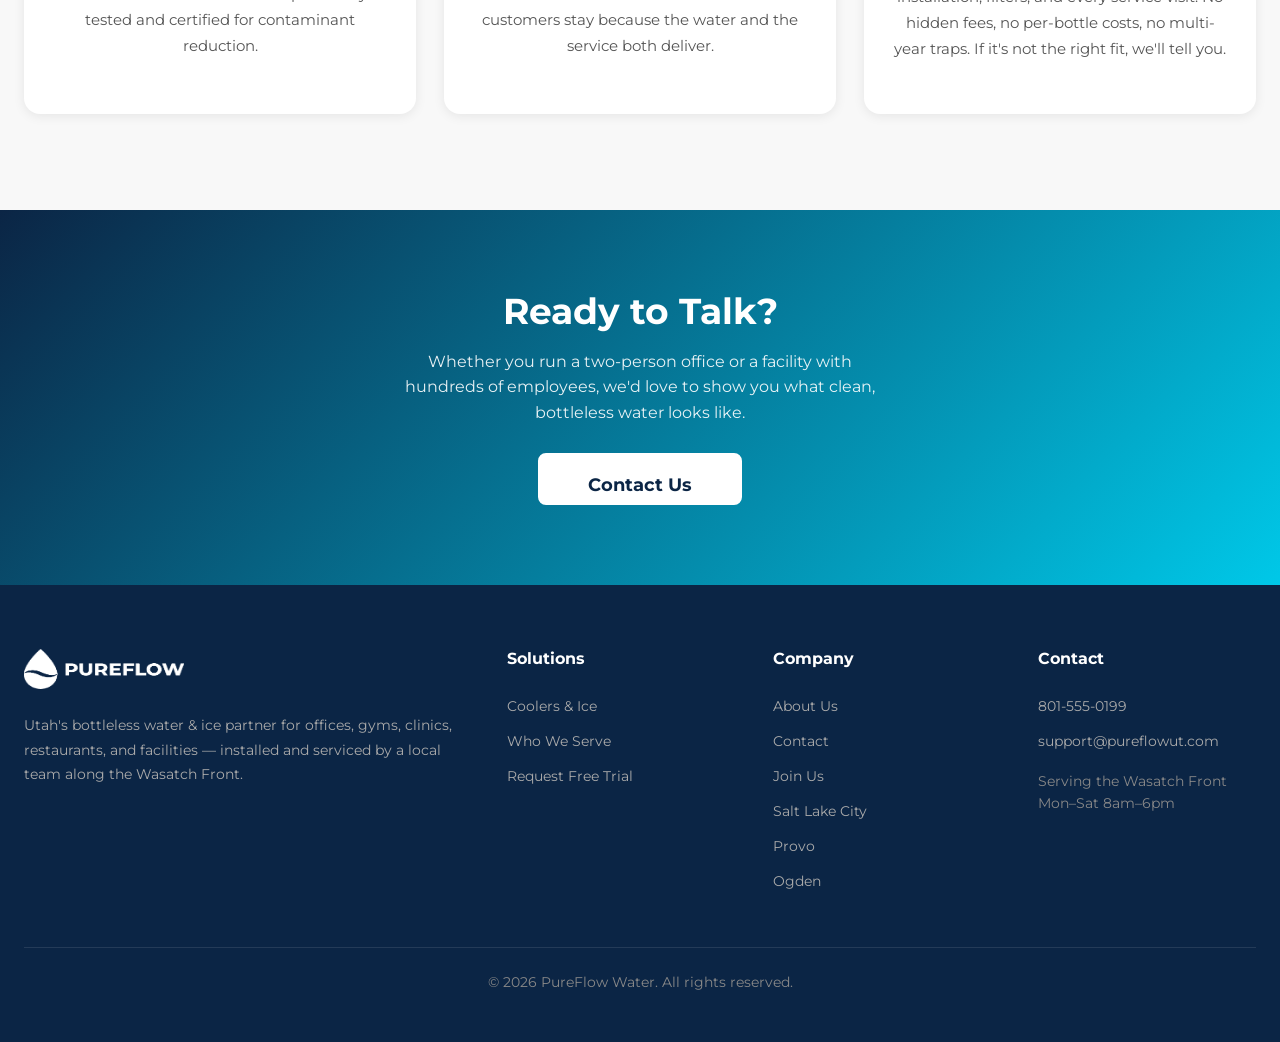
==== commit 2f1da9e3: "fix: persist PureFlow lead submissions Replace client-only success handlers that discarded lead data" ====
--- a/about.html
+++ b/about.html
@@ -3,6 +3,7 @@
 <head>
   <meta charset="UTF-8">
   <meta name="viewport" content="width=device-width, initial-scale=1.0">
+  <link rel="icon" href="images/favicon.png" type="image/png">
   <title>About PureFlow | Utah's Local Bottleless Water Team</title>
   <meta name="description" content="PureFlow is a Utah-based bottleless water & ice company serving businesses along the Wasatch Front. Local technicians, honest service, no bottles. Meet our team.">
   <meta property="og:title" content="About PureFlow | Utah's Local Bottleless Water Team">
@@ -209,11 +210,6 @@
         <div class="footer-brand">
           <a href="index.html" class="logo"><img src="images/logo-footer.png" alt="PureFlow"></a>
           <p>Utah's bottleless water &amp; ice partner for offices, gyms, clinics, restaurants, and facilities &mdash; installed and serviced by a local team along the Wasatch Front.</p>
-          <div class="footer-social">
-            <a href="#" aria-label="Facebook">FB</a>
-            <a href="#" aria-label="Instagram">IG</a>
-            <a href="#" aria-label="LinkedIn">LI</a>
-          </div>
         </div>
         <div class="footer-col">
           <h4>Solutions</h4>
--- a/css/style.css
+++ b/css/style.css
@@ -435,7 +435,6 @@
   padding: 80px 0 60px;
 }
 
-.page-residential .hero { background-image: linear-gradient(135deg, rgba(11,37,69,0.88), rgba(11,37,69,0.75), rgba(0,200,232,0.7)), url('../images/hero-residential.png'); background-size: cover; background-position: center; }
 .page-commercial .hero { background-image: linear-gradient(135deg, rgba(11,37,69,0.88), rgba(11,37,69,0.75), rgba(0,200,232,0.7)), url('../images/hero-commercial.png'); background-size: cover; background-position: center; }
 .page-about .hero { background-image: linear-gradient(135deg, rgba(11,37,69,0.88), rgba(11,37,69,0.75), rgba(0,200,232,0.7)), url('../images/hero-about.png'); background-size: cover; background-position: center; }
 .page-contact .hero { background-image: linear-gradient(135deg, rgba(11,37,69,0.88), rgba(11,37,69,0.75), rgba(0,200,232,0.7)), url('../images/hero-about.png'); background-size: cover; background-position: center; }
@@ -2265,24 +2264,6 @@
   height: auto;
   border-radius: 16px;
   display: block;
-}
-.vf-play {
-  position: absolute;
-  top: 50%; left: 50%;
-  transform: translate(-50%, -50%);
-  width: 76px; height: 76px;
-  border-radius: 50%;
-  background: rgba(0,200,232,0.92);
-  box-shadow: 0 8px 30px rgba(0,200,232,0.45);
-  display: flex; align-items: center; justify-content: center;
-  pointer-events: none; /* decorative only until the clip is wired in */
-}
-.vf-play::after {
-  content: "";
-  border-style: solid;
-  border-width: 13px 0 13px 22px;
-  border-color: transparent transparent transparent #fff;
-  margin-left: 5px;
 }
 .vf-eyebrow {
   font-size: 0.8rem; font-weight: 700; letter-spacing: 2px;
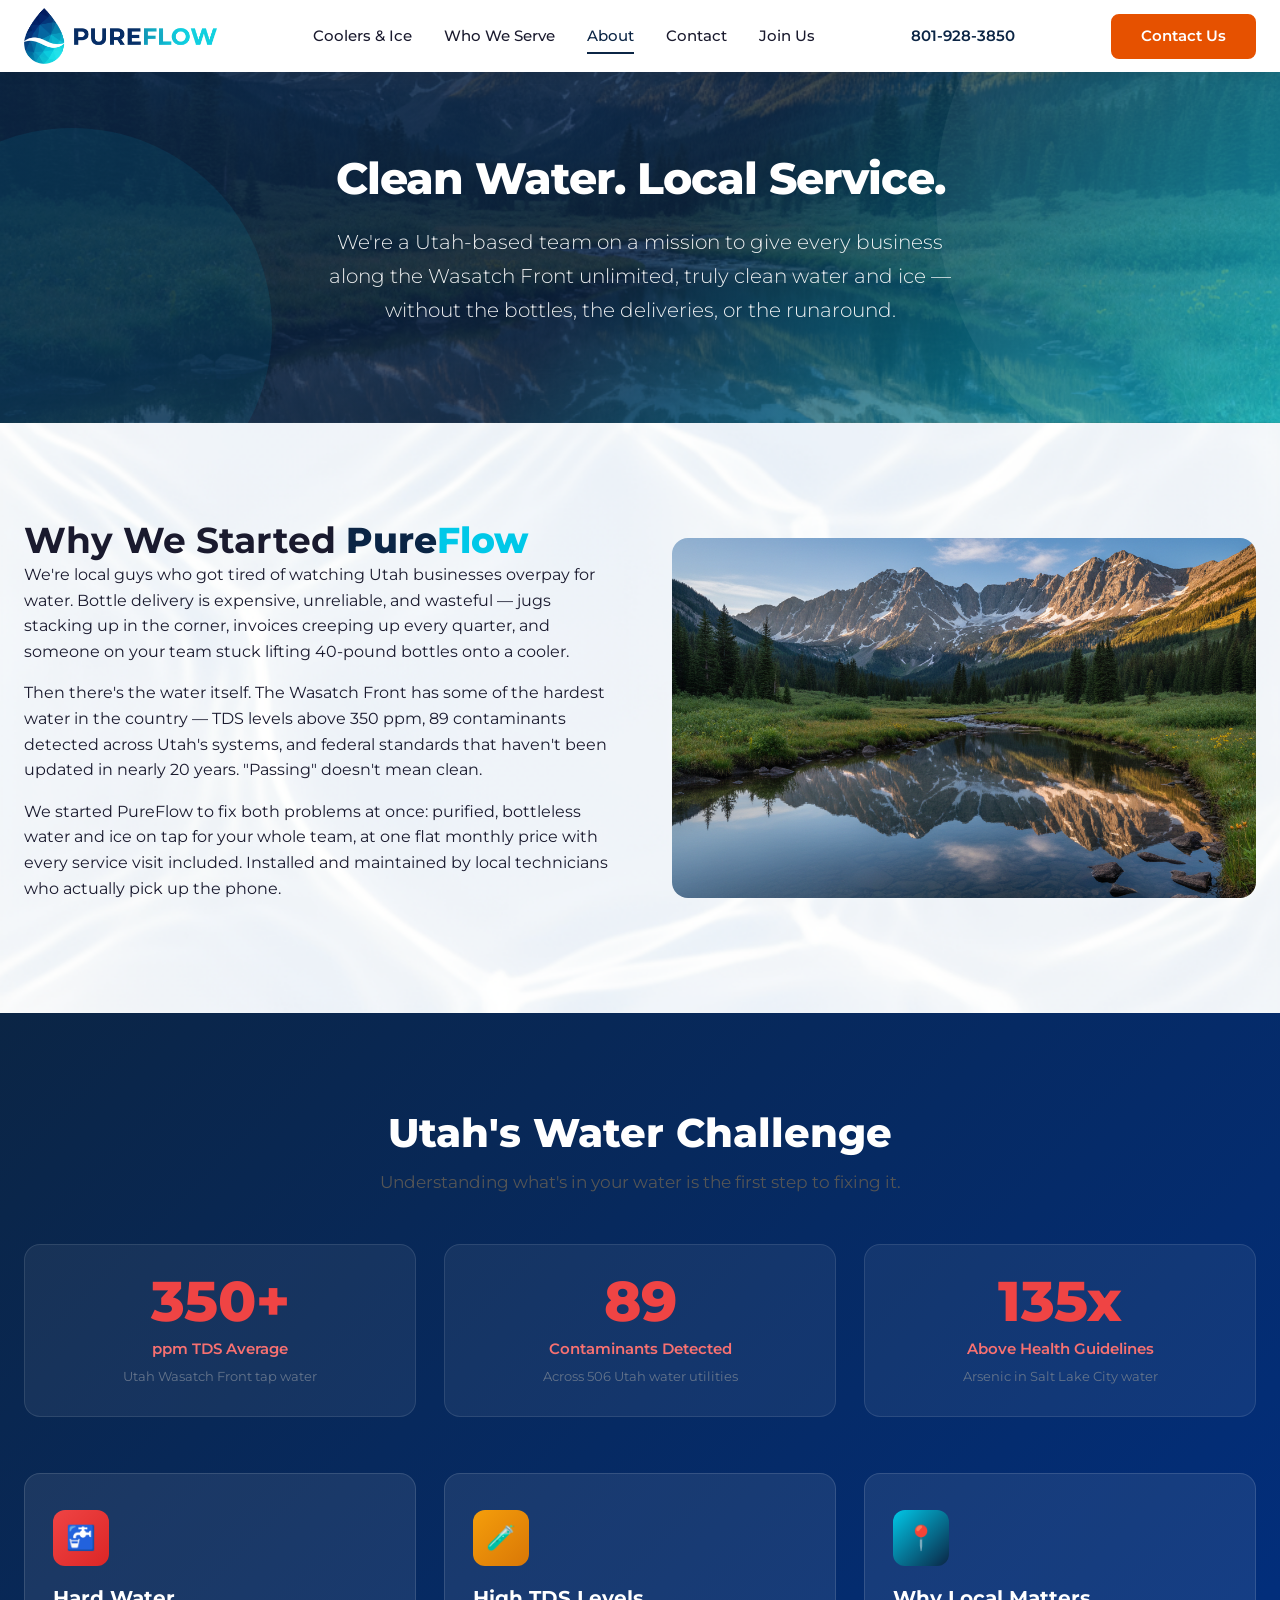
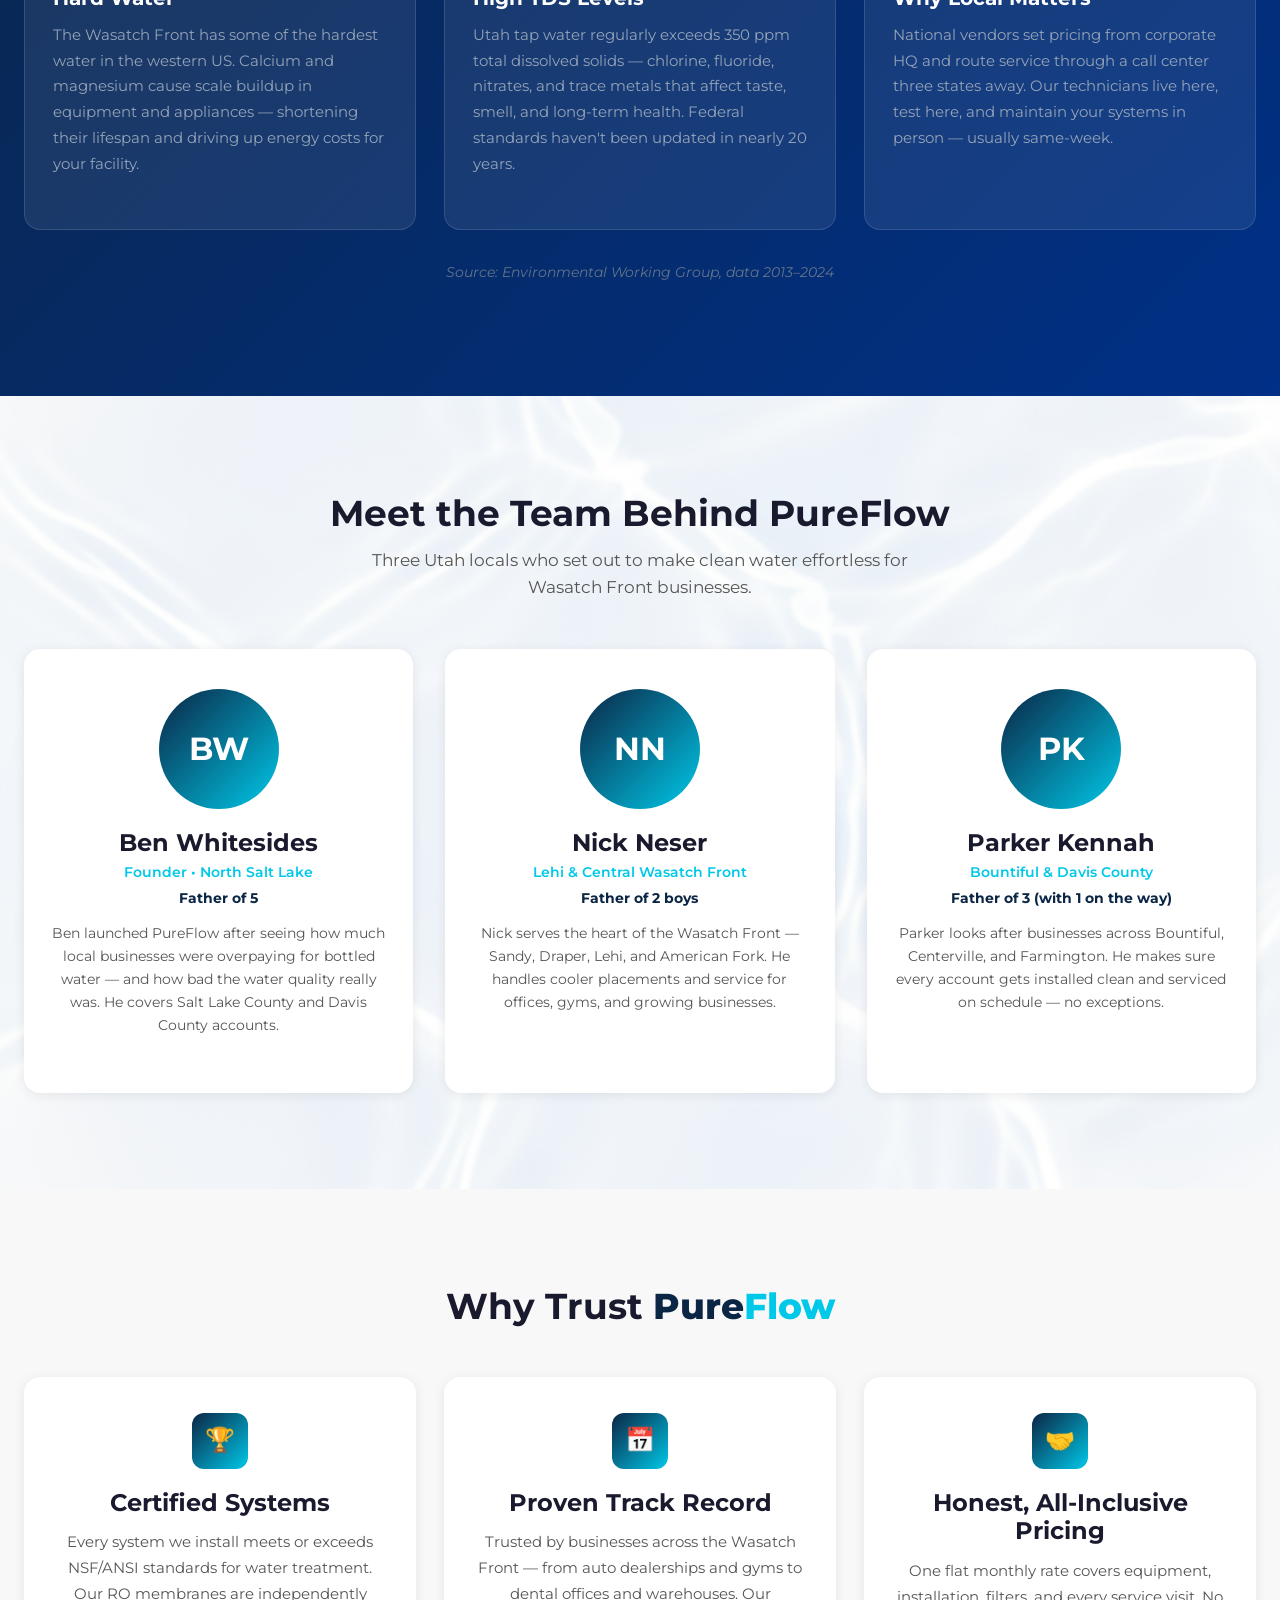
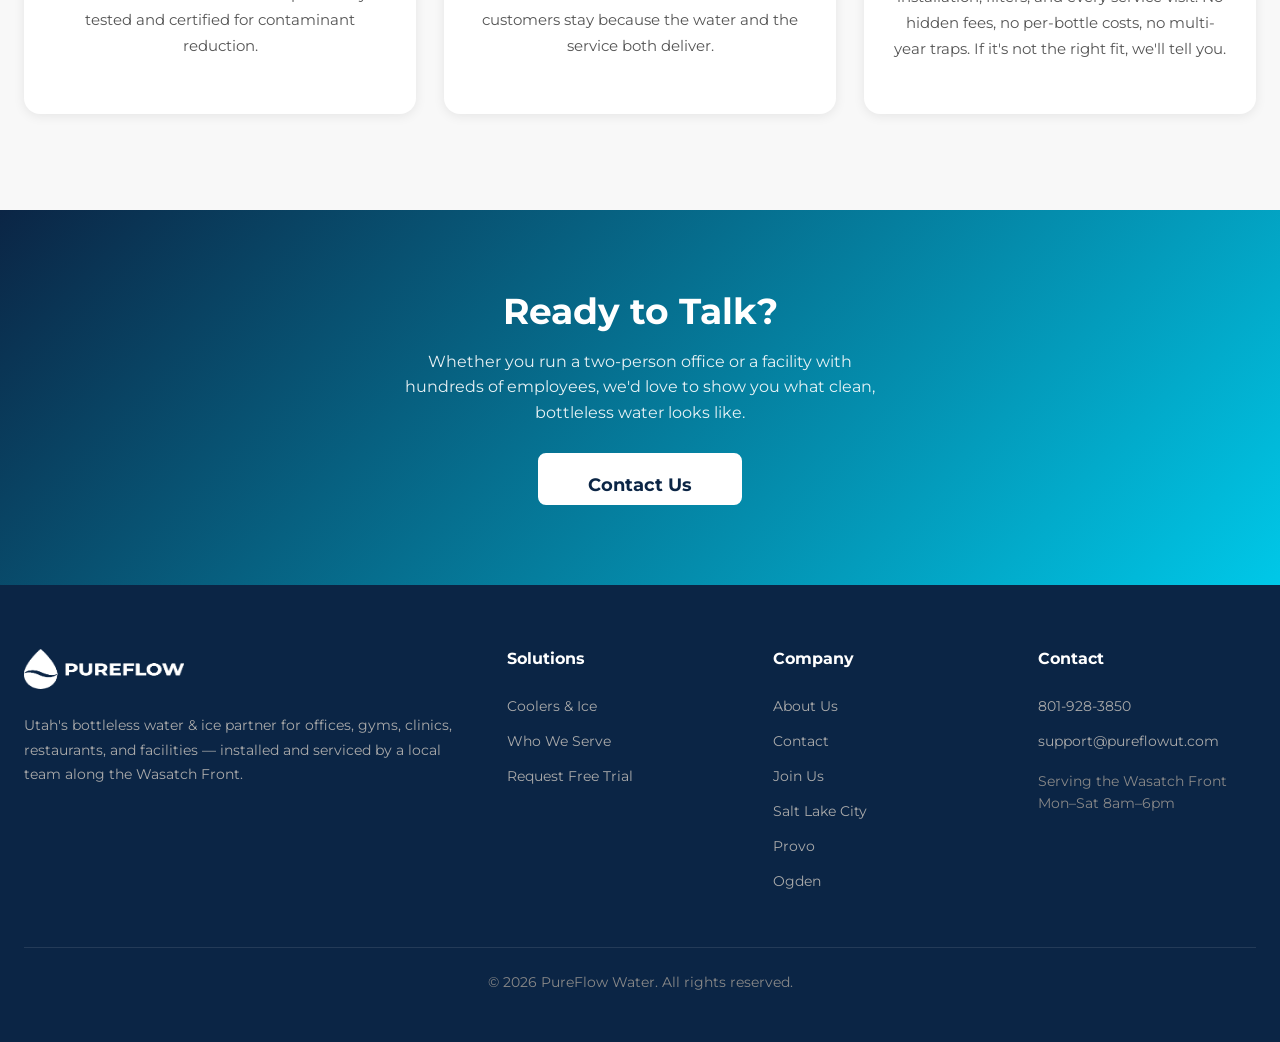
==== commit a9d8fe91: "Update contact phone to (801) 928-3850 across all pages Replace the placeholder 801-555-0199 with th" ====
--- a/about.html
+++ b/about.html
@@ -30,7 +30,7 @@
         <a href="contact.html">Contact</a>
         <a href="join.html">Join Us</a>
       </nav>
-      <a href="tel:+18015550199" class="header-phone">801-555-0199</a>
+      <a href="tel:+18019283850" class="header-phone">801-928-3850</a>
       <a href="contact.html" class="btn btn-cta">Contact Us</a>
       <button class="hamburger" aria-label="Open menu">
         <span></span>
@@ -48,7 +48,7 @@
     <a href="about.html">About</a>
     <a href="contact.html">Contact</a>
     <a href="join.html">Join Us</a>
-    <a href="tel:+18015550199" class="drawer-phone">801-555-0199</a>
+    <a href="tel:+18019283850" class="drawer-phone">801-928-3850</a>
     <a href="contact.html" class="btn btn-cta drawer-cta">Contact Us</a>
   </nav>
 
@@ -228,7 +228,7 @@
         </div>
         <div class="footer-col">
           <h4>Contact</h4>
-          <a href="tel:+18015550199">801-555-0199</a>
+          <a href="tel:+18019283850">801-928-3850</a>
           <a href="mailto:support@pureflowut.com">support@pureflowut.com</a>
           <p style="margin-top:12px; font-size:0.85rem; color:#888;">Serving the Wasatch Front<br>Mon&ndash;Sat 8am&ndash;6pm</p>
         </div>
